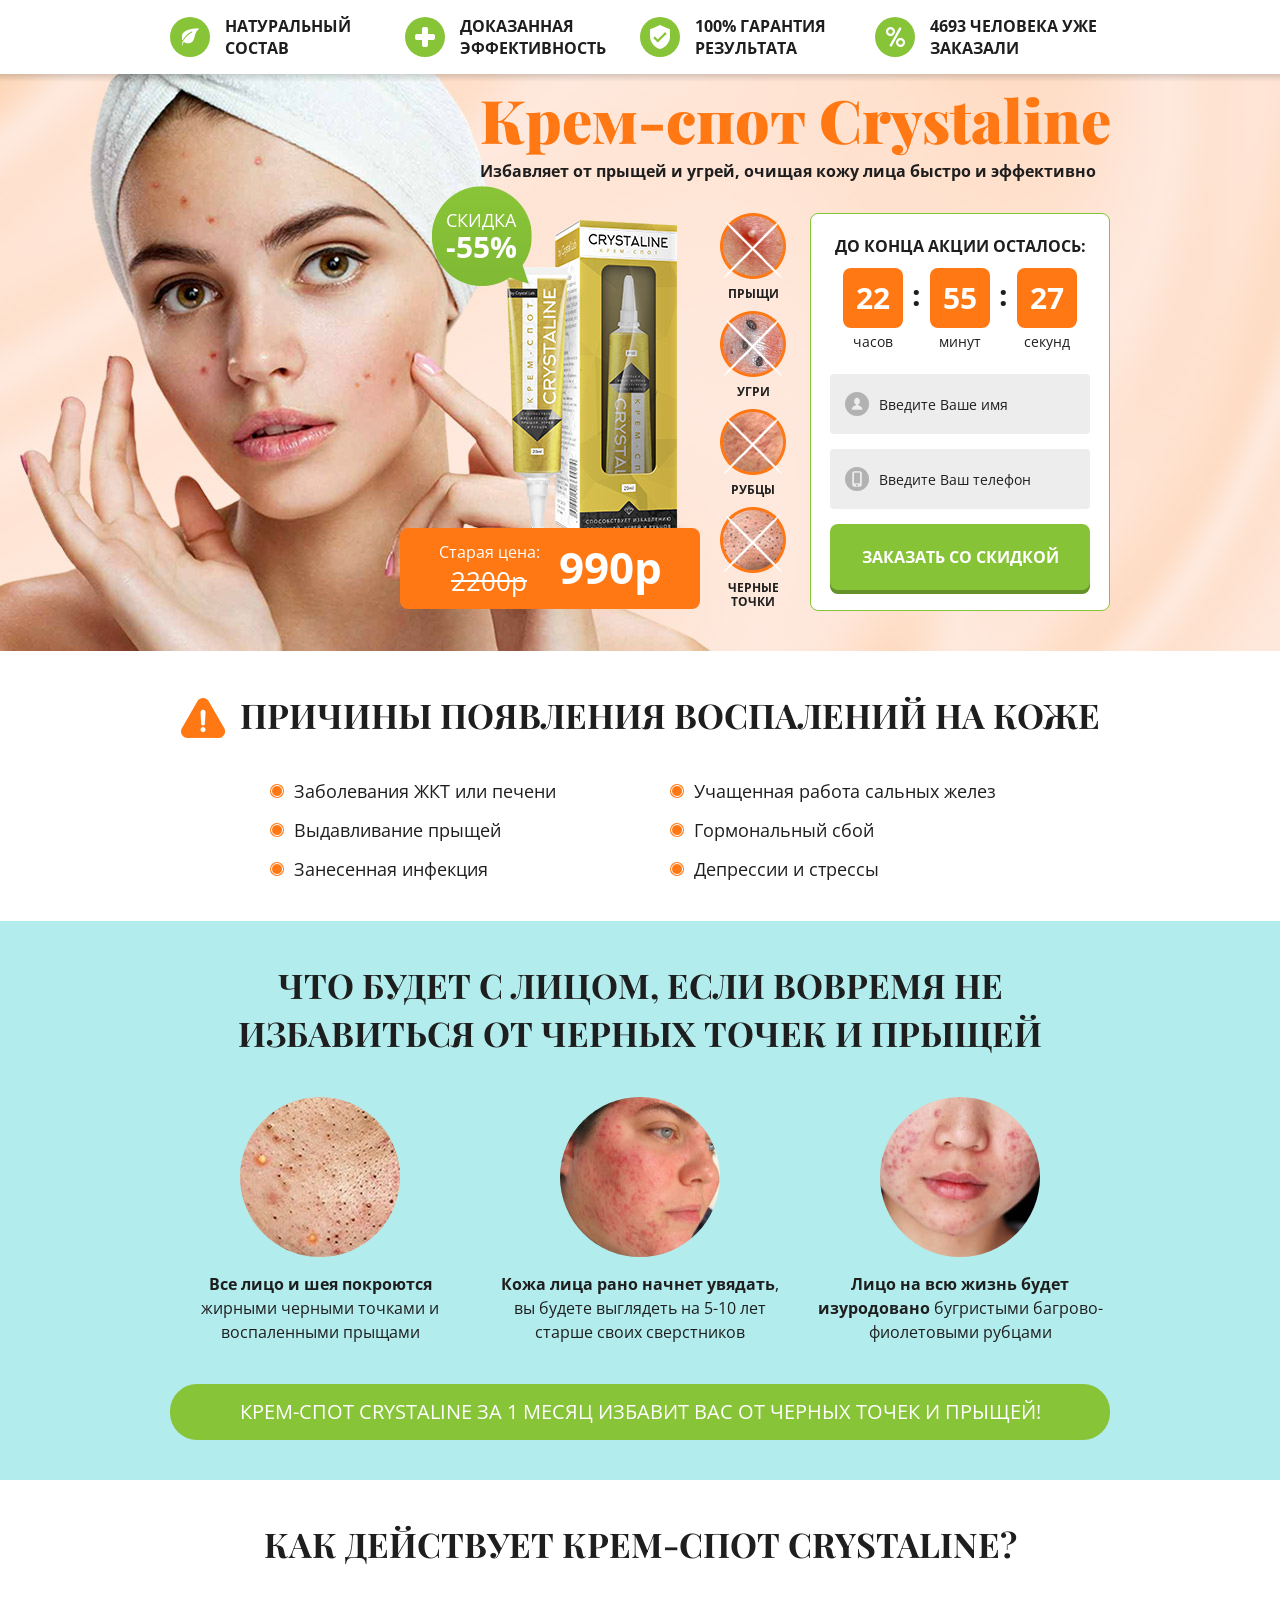
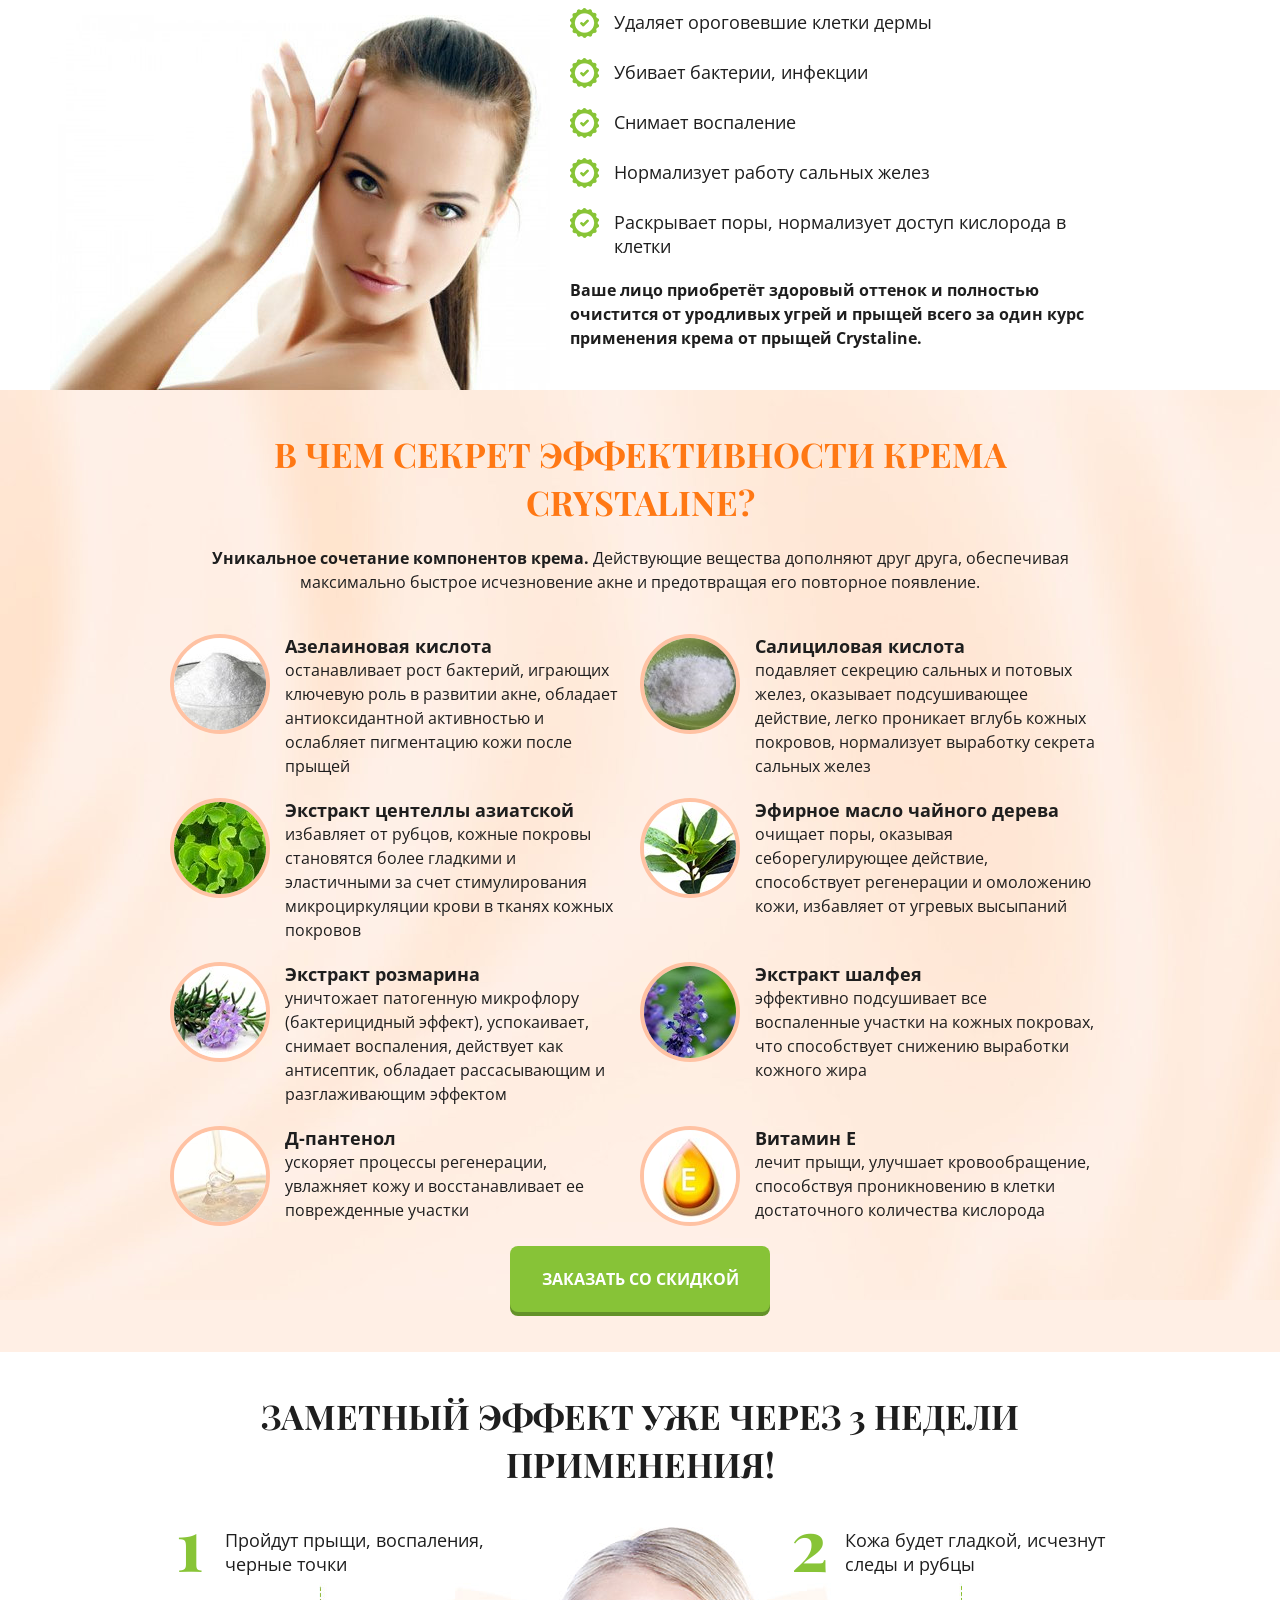
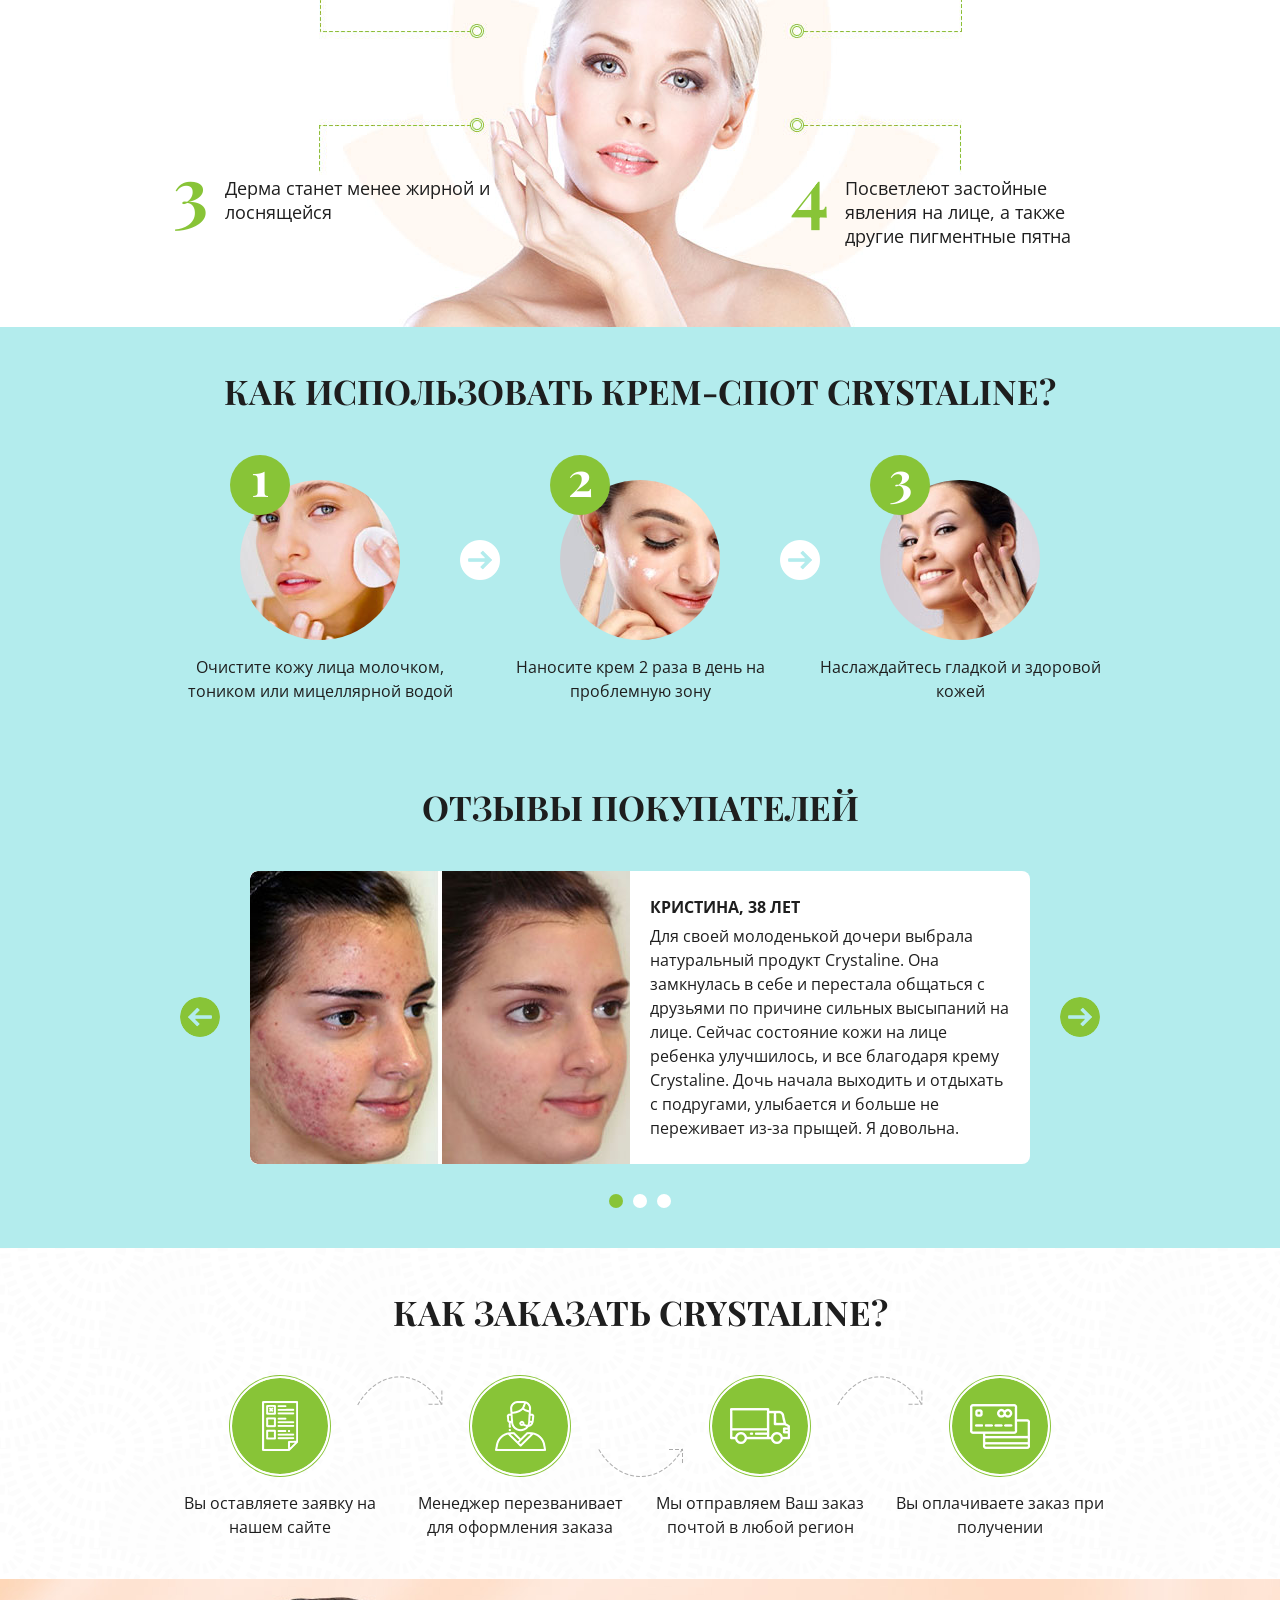
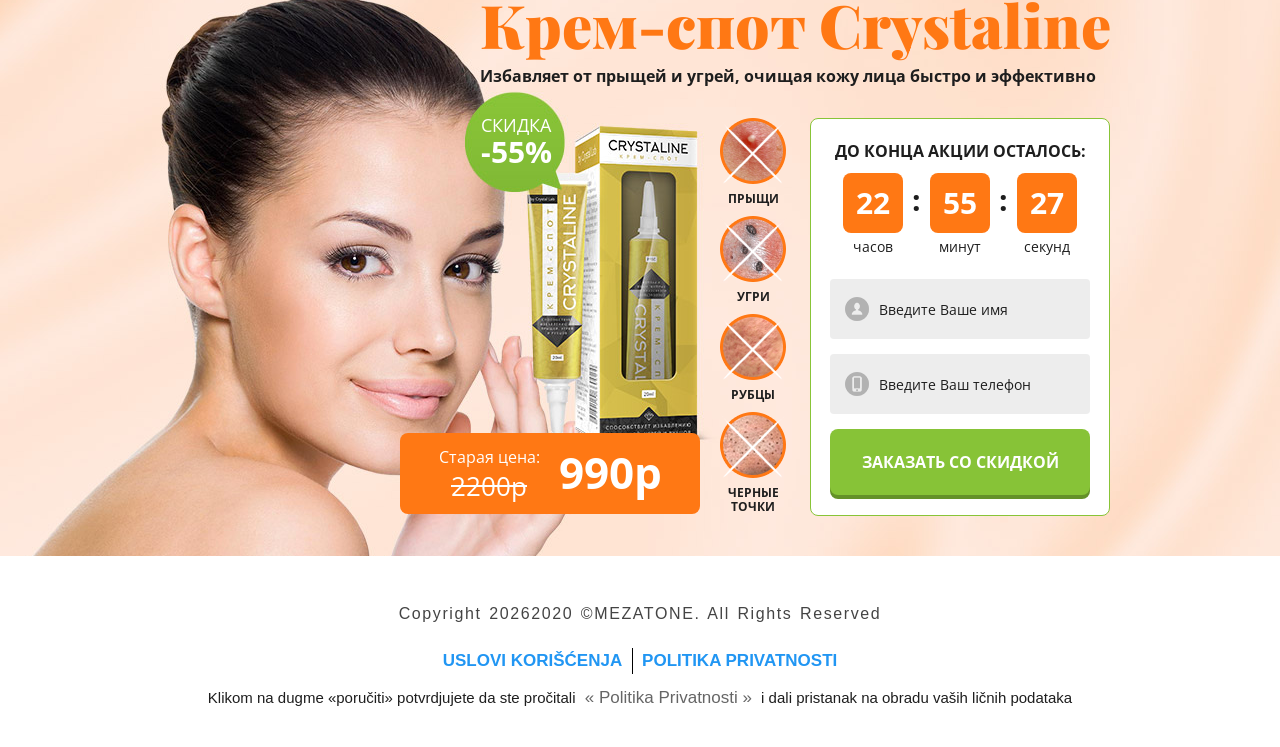
==== index.html @ aca96862 "complete update" ====
<!doctype html>
<html lang="rs">
<head>
	<!-- Title -->
	<title>Крем-спот Crystaline</title>
	<!-- Meta -->
	<meta charset="utf-8">
	<meta name="viewport" content="width=device-width">
	<meta name="description" content="Crystaline избавляет от прыщей и угрей, очищая кожу лица быстро и эффективно">
	<meta name="keywords" content="Crystaline, Crystaline купить, Crystaline заказать, Crystaline стоимость, Crystaline цена, Crystaline отзывы">	
	<!-- Fonts -->
	<link href="https://fonts.googleapis.com/css?family=Open+Sans:400,700|Playfair+Display:700,900&amp;subset=cyrillic" rel="stylesheet">
	<!-- Favicon -->
	<link rel="icon" type="image/png" href="./images/favicon.png">
	<!-- Style -->
	<link rel="stylesheet" href="./css/owl.carousel.min.css">
	<link rel="stylesheet" href="./css/styles.css">
	<link rel="stylesheet" href="./css/main.css">
	<link rel="stylesheet" href="./css/footer.css">

	<!-- Script -->
	<script src="./js/jquery.min.js"></script>
    <script src="./js/popup.js"></script>
    <script>
        $(function() {
            KMA.initCallback(3000);
            KMA.initComebacker(0);
        });
    </script>	
</head>
<body>

	<header class="offer_section">
		<div class="benefits_block">
			<div class="wrapper clearfix">
				<ul>
					<li>Натуральный состав</li>
					<li>Доказанная эффективность</li>
					<li>100% гарантия результата</li>
					<li>4693 человека уже заказали</li>
				</ul>
			</div>
		</div>
		<div class="offer_content offer_top">
			<div class="wrapper clearfix">
				<div class="title_block">
					<h1 class="main_title">Крем-спот Crystaline</h1>
					<p>Избавляет от прыщей и угрей, очищая кожу лица быстро и эффективно</p>
				</div>
				<div class="discount">Скидка <span>-55%</span></div>
				<div class="price_block">
					<div class="price_item old">
						<div class="text">Старая цена:</div>
						<div class="value">2200р</div>
					</div>
					<div class="price_item new">990р</div>
				</div>
				<div class="problems_list">
					<div class="problem_item">
						<img src="images/offer__problem1_image.png" alt="Crystaline" title="Crystaline">
						<p>Прыщи</p>
					</div>
					<div class="problem_item">
						<img src="images/offer__problem2_image.png" alt="Crystaline" title="Crystaline">
						<p>Угри</p>
					</div>
					<div class="problem_item">
						<img src="images/offer__problem3_image.png" alt="Crystaline" title="Crystaline">
						<p>Рубцы</p>
					</div>
					<div class="problem_item">
						<img src="images/offer__problem4_image.png" alt="Crystaline" title="Crystaline">
						<p>Черные точки</p>
					</div>
				</div>
				<form class="main-order-form order_form" action="" method="post" onsubmit="return false;">
					<div class="timer_block">
						<p>До конца акции осталось:</p>
						<div class="timer clearfix">
							<div class="timer_item">
								<div class="count hours">00</div>
								<div class="text">часов</div>
							</div>
							<div class="timer_item">
								<div class="count minutes">00</div>
								<div class="text">минут</div>
							</div>
							<div class="timer_item">
								<div class="count seconds">00</div>
								<div class="text">секунд</div>
							</div>
						</div>
					</div>
					<input class="input" type="text" name="name" placeholder="Введите Ваше имя" required>
					<input class="input" type="tel" name="phone" placeholder="Введите Ваш телефон" required>
					<button class="button">Заказать со скидкой</button>
					<input type="hidden" name="l" value="679f808a803dbfc41a43a14f6f8a90478e31e87e" />
					<input type="hidden" name="c7b116f9054c9256818fe9b2538eb48cad87b7d5" value="MzBiMmM0YzgzMDFjMzYzNTMxNDgwZTc2MGU5YTE3NTgyNjA=" />
				</form>
			</div>
		</div>
	</header>
	<!-- /offer -->
	<!-- causes -->
	<section class="causes_section">
		<div class="wrapper">
			<h2>Причины появления воспалений на коже</h2>
			<ul>
				<li>Заболевания ЖКТ или печени</li>
				<li>Учащенная работа сальных желез</li>
				<li>Выдавливание прыщей</li>
				<li>Гормональный сбой</li>
				<li>Занесенная инфекция</li>
				<li>Депрессии и стрессы</li>
			</ul>
		</div>
	</section>
	<!-- /causes -->
	<!-- problems -->
	<section class="problems_section">
		<div class="wrapper">
			<h2>Что будет с лицом, если вовремя не избавиться от черных точек и прыщей</h2>
			<div class="problems_list">
				<div class="problem_item">
					<img src="images/problems__problem1_image.jpg" alt="Crystaline" title="Crystaline">
					<p><b>Все лицо и шея покроются</b> жирными черными точками и воспаленными прыщами</p>
				</div>
				<div class="problem_item">
					<img src="images/problems__problem2_image.jpg" alt="Crystaline" title="Crystaline">
					<p><b>Кожа лица рано начнет увядать</b>, вы будете выглядеть на 5-10 лет старше своих сверстников</p>
				</div>
				<div class="problem_item">
					<img src="images/problems__problem3_image.jpg" alt="Crystaline" title="Crystaline">
					<p><b>Лицо на всю жизнь будет изуродовано</b> бугристыми багрово-фиолетовыми рубцами</p>
				</div>
			</div>
			<p class="info">Крем-спот Crystaline за 1 месяц избавит вас от черных точек и прыщей!</p>
		</div>
	</section>
	<!-- /problems -->
	<!-- effects -->
	<section class="effects_section">
		<div class="wrapper">
			<h2>Как действует крем-спот Crystaline?</h2>
			<img src="images/effects__image.jpg" alt="Crystaline" title="Crystaline">
			<div class="info">
				<ul>
					<li>Удаляет ороговевшие клетки дермы</li>
					<li>Убивает бактерии, инфекции</li>
					<li>Снимает воспаление</li>
					<li>Нормализует работу сальных желез</li>
					<li>Раскрывает поры, нормализует доступ кислорода в клетки</li>
				</ul>
				<p><b>Ваше лицо приобретёт здоровый оттенок и полностью очистится от уродливых угрей и прыщей всего за один курс применения крема от прыщей Crystaline.</b></p>
			</div>
		</div>
	</section>
	<!-- /effects -->
	<!-- components -->
	<section class="components_section">
		<div class="wrapper">
			<h2>В чем секрет эффективности крема Crystaline?</h2>
			<p class="description"><b>Уникальное сочетание компонентов крема.</b> Действующие вещества дополняют друг друга, обеспечивая максимально быстрое исчезновение акне и предотвращая его повторное появление.</p>
			<ul class="sostav">
                <li>
                    <img src="images/s1.jpg" alt="крем-спот Crystaline">
                    <h3>Азелаиновая кислота</h3>
                    <p>останавливает рост бактерий, играющих ключевую роль в развитии акне, обладает антиоксидантной активностью и ослабляет пигментацию кожи после прыщей</p>
                </li>
                <li>
                   <img src="images/s3.jpg" alt="крем-спот Crystaline">
                    <h3>Салициловая кислота</h3>
                    <p>подавляет секрецию сальных и потовых желез, оказывает подсушивающее действие, легко проникает вглубь кожных покровов, нормализует выработку секрета сальных желез</p>
                </li>
                <li>
                   <img src="images/s5.jpg" alt="крем-спот Crystaline">
                    <h3>Экстракт центеллы азиатской</h3>
                    <p>избавляет от рубцов, кожные покровы становятся более гладкими и эластичными за счет стимулирования микроциркуляции крови в тканях кожных покровов</p>
                </li>
                <li>
                   <img src="images/s7.jpg" alt="крем-спот Crystaline">
                    <h3>Эфирное масло чайного дерева</h3>
                    <p>очищает поры, оказывая себорегулирующее действие, способствует регенерации и омоложению кожи, избавляет от угревых высыпаний</p>
                </li>
                <li>
                   <img src="images/s4.jpg" alt="крем-спот Crystaline">
                    <h3>Экстракт розмарина</h3>
                    <p>уничтожает патогенную микрофлору (бактерицидный эффект), успокаивает, снимает воспаления, действует как антисептик, обладает рассасывающим и разглаживающим эффектом</p>
                </li>
                <li>
                   <img src="images/s2.jpg" alt="крем-спот Crystaline">
                    <h3>Экстракт шалфея</h3>
                    <p>эффективно подсушивает все воспаленные участки на кожных покровах, что способствует снижению выработки кожного жира</p>
                </li>
                <li>
                   <img src="images/s6.jpg" alt="крем-спот Crystaline">
                    <h3>Д-пантенол</h3>
                    <p>ускоряет процессы регенерации, увлажняет кожу и восстанавливает ее поврежденные участки</p>
                </li>
                <li>
                   <img src="images/s8.jpg" alt="крем-спот Crystaline">
                    <h3>Витамин Е</h3>
                    <p>лечит прыщи, улучшает кровообращение, способствуя проникновению в клетки достаточного количества кислорода</p>
                </li>
            </ul>
			<a href="#order_form" class="button scrollToForm">Заказать со скидкой</a>
		</div>
	</section>
	<!-- /components -->
	<!-- results -->
	<section class="results_section">
		<div class="wrapper">
			<h2>Заметный эффект уже через 3 недели применения!</h2>
			<div class="results_list">
				<div class="result_item clearfix">
					<div class="number">1</div>
					<p>Пройдут прыщи, воспаления, черные точки</p>
				</div>
				<div class="result_item clearfix">
					<div class="number">2</div>
					<p>Кожа будет гладкой, исчезнут следы и рубцы</p>
				</div>
				<div class="result_item clearfix">
					<div class="number">3</div>
					<p>Дерма станет менее жирной и лоснящейся</p>
				</div>
				<div class="result_item clearfix">
					<div class="number">4</div>
					<p>Посветлеют застойные явления на лице, а также другие пигментные пятна</p>
				</div>
			</div>
		</div>
	</section>
	<!-- /results -->
	<!-- use steps -->
	<section class="use_steps_section">
		<div class="wrapper">
			<h2>Как использовать крем-спот Crystaline?</h2>
			<div class="steps_list">
				<div class="step_item">
					<div class="number">1</div>
					<img src="images/use_steps__step1_image.jpg" alt="Crystaline" title="Crystaline">
					<p>Очистите кожу лица молочком, тоником или мицеллярной водой</p>
				</div>
				<div class="step_item">
					<div class="number">2</div>
					<img src="images/use_steps__step2_image.jpg" alt="Crystaline" title="Crystaline">
					<p>Наносите крем 2 раза в день на проблемную зону</p>
				</div>
				<div class="step_item">
					<div class="number">3</div>
					<img src="images/use_steps__step3_image.jpg" alt="Crystaline" title="Crystaline">
					<p>Наслаждайтесь гладкой и здоровой кожей</p>
				</div>
			</div>
		</div>
	</section>
	<!-- /use steps -->

	<!-- reviews -->
	<section class="reviews_section">
		<div class="wrapper">
			<h2>Отзывы покупателей</h2>
			<div class="reviews_list owl-carousel">
				<div class="review_item clearfix">
					<img src="images/reviews__review1_photo.jpg" alt="Crystaline" title="Crystaline">
					<div class="text_block">
						<div class="author_info">Кристина, 38 лет</div>
						<p>Для своей молоденькой дочери выбрала натуральный продукт Crystaline. Она замкнулась в себе и перестала общаться с друзьями по причине сильных высыпаний на лице. Сейчас состояние кожи на лице ребенка улучшилось,  и все благодаря крему Crystaline. Дочь начала выходить и отдыхать с подругами, улыбается и больше не переживает из-за прыщей. Я довольна.</p>
					</div>
				</div>
				<div class="review_item clearfix">
					<img src="images/reviews__review2_photo.jpg" alt="Crystaline" title="Crystaline">
					<div class="text_block">
						<div class="author_info">Света, 26 лет</div>
						<p>Хорошая находка для девочек всех возрастов! Даже если вы не пользуетесь косметикой, прыщи бывает одолевают, пилинг не справляется. Брала себе подсушить прыщики, отлично справился. Я довольна, порадовало, что не появилось аллергии. Состояние кожи значительно улучшилось.</p>
					</div>
				</div>
				<div class="review_item clearfix">
					<img src="images/reviews__review3_photo.jpg" alt="Crystaline" title="Crystaline">
					<div class="text_block">
						<div class="author_info">Екатерина, 24 года</div>
						<p>У меня с детства проблемная кожа, очень быстро жирнится и вылезают угри и прыщи (даже рубцы появились). Эту маску мне посоветовала моя подруга. Попробовала, кожа и правда изменилась, стала суше и чище, прыщи стали исчезать. После месячного интенсивного использования моё лицо изменилось до неузнаваемости, я очень довольна!</p>
					</div>
				</div>
			</div>
		</div>
	</section>
	<!-- /reviews -->
	<!-- order steps -->
	<section class="order_steps_section">
		<div class="wrapper">
			<h2>Как заказать Crystaline?</h2>
			<div class="steps_list">
				<div class="step_item">
					<div class="icon"></div>
					<p>Вы оставляете заявку на нашем сайте</p>
				</div>
				<div class="step_item">
					<div class="icon"></div>
					<p>Менеджер перезванивает для оформления заказа</p>
				</div>
				<div class="step_item">
					<div class="icon"></div>
					<p>Мы отправляем Ваш заказ почтой в любой регион</p>
				</div>
				<div class="step_item">
					<div class="icon"></div>
					<p>Вы оплачиваете заказ при получении</p>
				</div>
			</div>
		</div>
	</section>
	<!-- /order steps -->
	<!-- offer -->
	<section class="offer_content offer_bottom">
		<div class="wrapper clearfix">
			<div class="title_block">
				<h4 class="main_title">Крем-спот Crystaline</h4>
				<p>Избавляет от прыщей и угрей, очищая кожу лица быстро и эффективно</p>
			</div>
			<div class="discount">Скидка <span>-55%</span></div>
			<div class="price_block">
				<div class="price_item old">
					<div class="text">Старая цена:</div>
					<div class="value">2200р</div>
				</div>
				<div class="price_item new">990р</div>
			</div>
			<div class="problems_list">
				<div class="problem_item">
					<img src="images/offer__problem1_image.png" alt="Crystaline" title="Crystaline">
					<p>Прыщи</p>
				</div>
				<div class="problem_item">
					<img src="images/offer__problem2_image.png" alt="Crystaline" title="Crystaline">
					<p>Угри</p>
				</div>
				<div class="problem_item">
					<img src="images/offer__problem3_image.png" alt="Crystaline" title="Crystaline">
					<p>Рубцы</p>
				</div>
				<div class="problem_item">
					<img src="images/offer__problem4_image.png" alt="Crystaline" title="Crystaline">
					<p>Черные точки</p>
				</div>
			</div>
			<form id="order_form" class="main-order-form order_form" action="" method="post" onsubmit="return false;">
				<div class="timer_block">
					<p>До конца акции осталось:</p>
					<div class="timer clearfix">
						<div class="timer_item">
							<div class="count hours">00</div>
							<div class="text">часов</div>
						</div>
						<div class="timer_item">
							<div class="count minutes">00</div>
							<div class="text">минут</div>
						</div>
						<div class="timer_item">
							<div class="count seconds">00</div>
							<div class="text">секунд</div>
						</div>
					</div>
				</div>
				<input class="input" type="text" name="name" placeholder="Введите Ваше имя" required>
				<input class="input" type="tel" name="phone" placeholder="Введите Ваш телефон" required>
				<button class="button">Заказать со скидкой</button>
				<input type="hidden" name="l" value="679f808a803dbfc41a43a14f6f8a90478e31e87e" />
				<input type="hidden" name="c7b116f9054c9256818fe9b2538eb48cad87b7d5" value="MzBiMmM0YzgzMDFjMzYzNTMxNDgwZTc2MGU5YTE3NTgyNjA=" />
			</form>
		</div>
	</section>
	<!-- /offer -->

	<!-- Footer -->
	<footer class="__footer ptb-30">
        <div class="contain">
            <p class="copyright t-c"><strong>Copyright <script>document.write(new Date().getFullYear())</script>2020
                     ©MEZATONE. All Rights Reserved</strong></p>
            <p class="t-uc t-c">
                <a href="doc/terms.html" target="_blank">
                    <strong class="royal__bold">Uslovi Korišćenja</strong>
                </a>
                <span class="sep"> | </span>
                <a href="doc/privacy.html" target="_blank">
                    <strong class="royal__bold">Politika Privatnosti</strong>
                </a>
            </p>
            <p class="t-c fz-small">Klikom na dugme «poručiti» potvrdjujete da ste pročitali <a href="doc/privacy.html" target="_blank">« Politika Privatnosti »</a> i dali pristanak na obradu vaših ličnih podataka</p>
        </div>
    </footer>
	<!-- /footer -->



    <div id="kmacb" class="kmacb__manager kmacb__manager-woman1-th" style="display: none;">
        <a href="#" modal="kmacb-form">
            <div class="kmacb__manager-circle"></div>
            <div class="kmacb__manager-fill"></div>
            <div class="kmacb__manager-border"></div>
            <div class="kmacb__manager-img"></div>
        </a>
    </div>

    <div id="kmacb-form" class="modal kmacb-form kmacb-form2" style="display: none;">
        <div class="modal-block modal-top modal-left">
            <div class="title">
                <a class="icon-close"></a>DALI VAM ODGOVARA PONUDA?
                <div class="kmacb-form-rectangle"></div>
            </div>
            <div class="content">
                <div class="padding">
                    <p>Reći ćemo vam sve o ovom proizvodu, ponuditi vam najpovoljnije uslove i pružiti vam relevantne promotivne ponude!</p>
                    <form method="POST" action="">
                        <input type="text" name="name" value="" placeholder="Ime i Prezime" oldvalue="">
                        <input type="text" name="phone" value="" placeholder="Vaš broj telefona" oldvalue="">
                        <input type="submit" value="POZOVITE ME">
                        <input type="hidden" name="s1" class="price_field_s1" value="99">
                        <input type="hidden" name="s2" class="price_field_s2" value="0">
                        <input type="hidden" name="s3" class="price_field_s3" value="99">
                        <input type="hidden" name="language" value="uz">
                        <input type="hidden" name="offer_id" value="5515">
                        <input type="hidden" name="landing" value="12833">
                        <input type="hidden" name="campaign" value="3407">
                        <input type="hidden" name="order_source" value="1">
                        <input type="hidden" name="request_id" value="320efb3003127d1d98e3f2cfc183dc70">
                        <input type="hidden" name="return_url" value="#link-to"> <input type="hidden" name="timezone" value="-120"><input type="hidden" name="jswork" value="1"><input type="hidden" name="frompopup" value="0">
                    </form>
                    <p class="kmacb-form-clock">Nas operater će vas nazvati za 15-30 minuta</p>
                </div>
            </div>
        </div>
    </div>	
	





	<!-- scripts -->
	<script src="js/owl.carousel.min.js"></script>
	<script src="js/scripts.js"></script>
</body>
</html>
---- css/styles.css ----
/* reset */

html, body, div, span, applet, object, iframe, 
h1, h2, h3, h4, h5, h6, p, blockquote, pre, 
a, abbr, acronym, address, big, cite, code, 
del, dfn, em, img, ins, kbd, q, s, samp, 
small, strike, strong, sub, sup, tt, var, 
b, u, i, center, 
dl, dt, dd, ol, ul, li, 
fieldset, form, label, legend, 
table, caption, tbody, tfoot, thead, tr, th, td, 
article, aside, canvas, details, embed, 
figure, figcaption, footer, header, hgroup, 
menu, nav, output, ruby, section, summary, 
time, mark, audio, video {
	margin: 0;
	padding: 0;
	border: 0;
	font-size: 100%;
	font: inherit;
	vertical-align: baseline;
}

article, aside, details, figcaption, figure, 
footer, header, hgroup, menu, nav, section {
	display: block;
}

ol, ul {
	list-style: none;
}

blockquote, q {
	quotes: none;
}

blockquote:before, blockquote:after, 
q:before, q:after {
	content: "";
	content: none;
}

table {
	border-collapse: collapse;
	border-spacing: 0;
}

a, input, button {
	outline: none;
}

a {
	background-color: transparent;
	text-decoration: underline;
	-webkit-text-decoration-skip: objects;
}

input, button {
	margin: 0;
	padding: 0;
	border: 0;
	background: none;
	-webkit-appearance: none;
	-moz-appearance: none;
	appearance: none;
}

/* styles */

* {
	-webkit-box-sizing: border-box;
	-moz-box-sizing: border-box;
	box-sizing: border-box;
}

html {
	-webkit-text-size-adjust: 100%;
	-moz-text-size-adjust: 100%;
	-ms-text-size-adjust: 100%;
	-webkit-font-smoothing: antialiased;
	-moz-osx-font-smoothing: grayscale;
}

body {
	min-width: 320px;
	background: #fff;
	font-family: 'Open Sans', sans-serif;
	font-weight: 400;
	font-size: 16px;
	line-height: 24px;
	color: #1e1e1e;
	cursor: default;
}

header, section, footer {
	margin: 0 auto;
	max-width: 1920px;
}

.wrapper {
	margin: 0 auto;
	padding: 0 10px;
	width: 960px;
	position: relative;
}

.clearfix:after {
	content: "";
	display: block;
	clear: both;
}

img {
	max-width: 100%;
	height: auto;
}

b {
	font-weight: 700;
}

/* button */

.button {
	display: block;
	margin: 0 auto;
	width: 260px;
	height: 66px;
	-webkit-border-radius: 8px;
	-moz-border-radius: 8px;
	border-radius: 8px;
	background: #87c337;
	font-family: 'Open Sans', sans-serif;
	font-weight: 700;
	font-size: 16px;
	line-height: 66px;
	color: #fff;
	text-transform: uppercase;
	text-decoration: none;
	text-align: center;
	cursor: pointer;
    -webkit-box-shadow: 0 4px 0 0 #649129;
    box-shadow: 0 4px 0 0 #649129;
}

.button:hover {
	background: #8ac936;
}

.button:active {
	-webkit-transform: scale(0.995);
	-moz-transform: scale(0.995);
	-ms-transform: scale(0.995);
	-o-transform: scale(0.995);
	transform: scale(0.995);
}

/* titles */

h2 {
	font-family: 'Playfair Display', serif;
	font-weight: 700;
	font-size: 34px;
	line-height: 48px;
	text-transform: uppercase;
	text-align: center;
}

/* offer */

.offer_section .benefits_block {
	padding: 15px 0;
	background: #fff;
	position: relative;
}

.offer_section .benefits_block:before {
	display: block;
	content: '';
	width: 100%;
	height: 8px;
	background: -webkit-gradient(linear, left bottom, left top, from(rgba(255,255,255,0)), to(rgba(0,0,0,0.15)));
	background: -webkit-linear-gradient(bottom, rgba(255,255,255,0) 0%, rgba(0,0,0,0.15) 100%);
	background: -moz-linear-gradient(bottom, rgba(255,255,255,0) 0%, rgba(0,0,0,0.15) 100%);
	background: -o-linear-gradient(bottom, rgba(255,255,255,0) 0%, rgba(0,0,0,0.15) 100%);
	background: linear-gradient(to top, rgba(255,255,255,0) 0%, rgba(0,0,0,0.15) 100%);
	position: absolute;
	left: 0;
	bottom: -8px;
}

.offer_section .benefits_block li {
	float: left;
	padding: 0 0 0 55px;
	width: 25%;
	font-weight: 700;
	line-height: 22px;
	text-transform: uppercase;
	position: relative;
}

.offer_section .benefits_block li:before {
	display: block;
	content: '';
	width: 40px;
	height: 40px;
	-webkit-border-radius: 50%;
	-moz-border-radius: 50%;
	border-radius: 50%;
	background-color: #88c437;
	background-position: center;
	background-repeat: no-repeat;
	position: absolute;
	top: 2px;
	left: 0;
}

.offer_section .benefits_block li:first-child:before {
	background-image: url(../images/offer__benefit1_icon.png);
}

.offer_section .benefits_block li:nth-child(2):before {
	background-image: url(../images/offer__benefit2_icon.png);
}

.offer_section .benefits_block li:nth-child(3):before {
	background-image: url(../images/offer__benefit3_icon.png);
}

.offer_section .benefits_block li:last-child:before {
	background-image: url(../images/offer__benefit4_icon.png);
}

.offer_content.offer_top {
	padding: 10px 0 40px;
	background: #ffefe5 url(../images/desctop__offer_top_bg.jpg) center -66px no-repeat;
}

.offer_content.offer_bottom {
	padding: 10px 0 40px;
	background: #ffefe5 url(../images/desctop__offer_bottom_bg.jpg) center top no-repeat;
}

.offer_content .title_block {
	margin: 0 0 30px 310px;
}

.offer_content .title_block .main_title {
	margin: 0 0 5px;
	font-family: 'Playfair Display', serif;
	font-weight: 900;
	font-size: 60px;
	line-height: 70px;
	color: #ff7814;
	white-space: nowrap;
}

.offer_content .title_block p {
	font-weight: 700;
}

.offer_content .discount {
	width: 100px;
	color: #fff;
	font-size: 18px;
	line-height: 24px;
	text-align: center;
	text-transform: uppercase;
	position: absolute;
	top: 124px;
}

.offer_content.offer_top .discount {
	left: 271px;
}

.offer_content.offer_bottom .discount {
	left: 306px;
}

.offer_content .discount span {
	font-weight: 700;
	font-size: 30px;
	line-height: 30px;
}

.offer_content .price_block {
	float: left;
	margin: 315px 18px 0 230px;
	padding: 12px 0 15px;
	width: 300px;
	-webkit-border-radius: 8px;
	-moz-border-radius: 8px;
	border-radius: 8px;
	background: #ff7814;
	text-align: center;
	color: #fff;
}

.offer_content .price_block .price_item {
	display: inline-block;
	vertical-align: middle;
}

.offer_content .price_block .price_item.old {
	margin: 0 15px 0 0;
}

.offer_content .price_block .price_item.old .value {
	margin: 4px 0 0;
	font-size: 26px;
	line-height: 26px;
	text-decoration: line-through;
}

.offer_content .price_block .price_item.new {
	font-weight: 700;
	font-size: 44px;
	line-height: 44px;
}

.offer_content .problems_list {
	float: left;
	width: 70px;
}

.offer_content .problem_item {
	margin: 0 0 10px;
	font-weight: 700;
	font-size: 12px;
	line-height: 14px;
	text-transform: uppercase;
	text-align: center;
}

.offer_content .problem_item:last-child {
	margin: 0;
}

.offer_content .problem_item img {
	display: block;
	margin: 0 auto 8px;
}

.offer_content .order_form {
	float: right;
	padding: 20px 0;
	width: 300px;
	border: 1px solid #88c437;
	-webkit-border-radius: 8px;
	-moz-border-radius: 8px;
	border-radius: 8px;
	background: #fff;
}

.offer_content .timer_block {
	margin: 0 auto 20px;
	text-align: center;
}

.offer_content .timer_block p {
	margin: 0 0 10px;
	font-weight: 700;
	text-transform: uppercase;
}

.offer_content .timer_block .timer {
	margin: 0 auto;
	width: 234px;
}

.offer_content .timer_block .timer_item {
	float: left;
	margin: 0 27px 0 0;
	width: 60px;
	position: relative;
}

.offer_content .timer_block .timer_item:last-child {
	margin: 0;
}

.offer_content .timer_block .timer_item:before {
	display: block;
	content: ':';
	width: 27px;
	font-weight: 700;
	font-size: 30px;
	line-height: 54px;
	position: absolute;
	top: 0;
	right: -27px;
}

.offer_content .timer_block .timer_item:last-child:before {
	display: none;
}

.offer_content .timer_block .count {
	margin: 0 0 2px;
	height: 60px;
	-webkit-border-radius: 8px;
	-moz-border-radius: 8px;
	border-radius: 8px;
	background: #ff7814;
	font-weight: 700;
	font-size: 30px;
	line-height: 60px;
	color: #fff;
}

.offer_content .timer_block .text {
	font-size: 14px;
}

.offer_content .input {
	display: block;
	margin: 0 auto 15px;
	padding: 0 15px 0 49px;
	width: 260px;
	height: 60px;
	-webkit-border-radius: 4px;
	-moz-border-radius: 4px;
	border-radius: 4px;
	background-color: #ededed;
	background-position: 15px center;
	background-repeat: no-repeat;
	font-family: 'Open Sans', sans-serif;
	font-weight: 400;
	font-size: 14px;
	color: #1e1e1e;
}

.offer_content .input[name='name'] {
	background-image: url(../images/order_form__name_icon.png);
}

.offer_content .input[name='phone'] {
	background-image: url(../images/order_form__phone_icon.png);
}

.offer_content .input::-webkit-input-placeholder {
	opacity: 1;
	color: #1e1e1e;
}

.offer_content .input:-moz-placeholder {
	opacity: 1;
	color: #1e1e1e;
}

.offer_content .input::-moz-placeholder {
	opacity: 1;
	color: #1e1e1e;
}

.offer_content .input:-ms-input-placeholder {
	opacity: 1;
	color: #1e1e1e;
}

.offer_content .input:focus::-webkit-input-placeholder {
	opacity: 0;
}

.offer_content .input:focus:-moz-placeholder {
	opacity: 0;
}

.offer_content .input:focus::-moz-placeholder {
	opacity: 0;
}

.offer_content .input:focus:-ms-input-placeholder {
	opacity: 0;
}

/* causes */

.causes_section {
	padding: 40px 0 25px;
}

.causes_section h2 {
	margin: 0 0 40px;
}

.causes_section h2:before {
	display: inline-block;
	vertical-align: middle;
	content: '';
	margin: -5px 15px 0 0;
	width: 44px;
	height: 40px;
	background: url(../images/causes__title_icon.png) center no-repeat;
}

.causes_section ul {
	margin: 0 auto;
	width: 740px;
	font-size: 0;
	line-height: 0;
	letter-spacing: -1px;
}

.causes_section ul li {
	display: inline-block;
	vertical-align: top;
	margin: 0 0 15px;
	padding: 0 0 0 24px;
	width: 340px;
	font-size: 18px;
	line-height: 24px;
	letter-spacing: normal;
	position: relative;
}

.causes_section ul li:nth-child(odd) {
	margin: 0 60px 15px 0;
}

.causes_section ul li:before {
	display: block;
	content: '';
	width: 10px;
	height: 10px;
	border: 1px solid #fff;
	-webkit-border-radius: 50%;
	-moz-border-radius: 50%;
	border-radius: 50%;
	background: #ff7814;
	-webkit-box-shadow: 0 0 0 1px #ff7814;
	-moz-box-shadow: 0 0 0 1px #ff7814;
	box-shadow: 0 0 0 1px #ff7814;
	position: absolute;
	top: 6px;
	left: 1px;
}

/* problems */

.problems_section {
	padding: 40px 0;
	background: #b3eced;
}

.problems_section h2 {
	margin: 0 0 40px;
}

.problems_section .problems_list {
	margin: 0 0 40px;
	font-size: 0;
	line-height: 0;
	letter-spacing: -1px;
	text-align: center;
}

.problems_section .problem_item {
	display: inline-block;
	vertical-align: top;
	margin: 0 20px 0 0;
	width: 300px;
	font-size: 16px;
	line-height: 24px;
	letter-spacing: normal;
}

.problems_section .problem_item:last-child {
	margin: 0;
}

.problems_section .problem_item img {
	display: block;
	margin: 0 auto 15px;
	-webkit-border-radius: 50%;
	-moz-border-radius: 50%;
	border-radius: 50%;
}

.problems_section .info {
	padding: 14px 15px;
	-webkit-border-radius: 27px;
	-moz-border-radius: 27px;
	border-radius: 27px;
	background: #88c437;
	font-size: 20px;
	line-height: 28px;
	color: #fff;
	text-transform: uppercase;
	text-align: center;
}

/* effects */

.effects_section {
	padding: 40px 0;
	overflow: hidden;
}

.effects_section h2 {
	margin: 0 0 40px;
}

.effects_section img {
	display: block;
	position: absolute;
	bottom: -40px;
	left: -110px;
}

.effects_section .info {
	margin: 0 0 0 400px;
}

.effects_section .info ul li {
	margin: 0 0 20px;
	padding: 2px 0 0 44px;
	min-height: 30px;
	background: url(../images/effects__tick_icon.png) left top no-repeat;
	font-size: 18px;
	position: relative;
}

/* components */

.components_section {
	padding: 40px 0;
	background: #ffefe5 url(../images/desctop__components_bg.jpg) center top no-repeat;
}

.components_section h2 {
	margin: 0 0 20px;
    color:#ff7814;
}

.components_section .description {
	margin: 0 0 40px;
	text-align: center;
}

.sostav {
}
.sostav li {
    display: inline-block;
    width: 49%;
    vertical-align: top;
    margin-bottom: 20px;
}
.sostav li:nth-child(odd) {
    padding-right: 5px;
}
.sostav li:nth-child(even) {
    padding-left: 5px;
}
.sostav img {
    display: block;
    float: left;
    margin: 0 15px 0 0;
    border-radius: 100%;
    -webkit-border-radius: 100%;
    border:4px solid #ffc2a3;
}
.sostav h3 {
    overflow: hidden;
    font-weight: 700;
    font-size: 18px;
}
.sostav p {
    overflow: hidden;
}

/* results */

.results_section {
	padding: 40px 0 0;
	height: 575px;
	background: url(../images/desctop__results_bg.jpg) center 175px no-repeat;
	overflow: hidden;
}

.results_section h2 {
	margin: 0 0 40px;
}

.results_section .results_list {
	font-size: 0;
	line-height: 0;
	letter-spacing: -1px;
}

.results_section .result_item {
	display: inline-block;
	vertical-align: top;
	margin: 0 300px 198px 0;
	width: 320px;
	letter-spacing: normal;
}

.results_section .result_item:nth-child(even) {
	margin: 0 0 198px;
}

.results_section .result_item .number {
	float: left;
	margin: -22px 15px 0 0;
	width: 40px;
	font-family: 'Playfair Display', serif;
	font-weight: 700;
	font-size: 72px;
	line-height: 72px;
	color: #88c437;
	text-align: center;
}

.results_section .result_item p {
	float: left;
	width: 265px;
	font-size: 18px;
	line-height: 24px;
}

/* use steps */

.use_steps_section {
	padding: 40px 0;
	background: #b3eced;
}

.use_steps_section h2 {
	margin: 0 0 40px;
}

.use_steps_section .steps_list {
	font-size: 0;
	line-height: 0;
	letter-spacing: -1px;
	text-align: center;
}

.use_steps_section .step_item {
	display: inline-block;
	vertical-align: top;
	margin: 0 20px 0 0;
	width: 300px;
	letter-spacing: normal;
	position: relative;
}

.use_steps_section .step_item:last-child {
	margin: 0;
}

.use_steps_section .step_item:before {
	display: block;
	content: '';
	width: 40px;
	height: 40px;
	background: url(../images/use_steps__arrow.png) center no-repeat;
	position: absolute;
	top: 85px;
	right: -30px;
}

.use_steps_section .step_item:last-child:before {
	display: none;
}

.use_steps_section .step_item .number {
	margin: 0 0 0 60px;
	width: 60px;
	height: 60px;
	-webkit-border-radius: 50%;
	-moz-border-radius: 50%;
	border-radius: 50%;
	background: #88c437;
	font-family: 'Playfair Display', serif;
	font-weight: 700;
	font-size: 48px;
	line-height: 44px;
	color: #fff;
	position: relative;
}

.use_steps_section .step_item img {
	display: block;
	margin: -35px auto 15px;
	-webkit-border-radius: 50%;
	-moz-border-radius: 50%;
	border-radius: 50%;
}

.use_steps_section .step_item p {
	font-size: 16px;
	line-height: 24px;
}

/* opinion */

.opinion_section {
	padding: 30px 0;
	background: #ffefe5 url(../images/desctop__opinion_bg.jpg) center top no-repeat;
}

.opinion_section h2 {
	margin: 0 0 20px;
	text-align: left;
}

.opinion_section .info {
	float: left;
	width: 575px;
}

.opinion_section .info p {
	margin: 0 0 15px;
}

.opinion_section .info ul {
	width: 530px;
}

.opinion_section .info ul li {
	margin: 0 0 15px;
	padding: 0 0 0 44px;
	background: url(../images/opinion__tick_icon.png) left top no-repeat;
	font-weight: 700;
}

.opinion_section .info ul li:last-child {
	margin: 0;
}

.opinion_section .author_info {
	float: left;
	margin: 250px 0 0 60px;
	padding: 15px 20px;
	width: 300px;
	-webkit-border-radius: 40px;
	-moz-border-radius: 40px;
	border-radius: 40px;
	background: #ff7814;
	color: #fff;
	text-align: center;
}

.opinion_section .author_info .name {
	margin: 0 0 5px;
	font-weight: 700;
	font-size: 18px;
	text-transform: uppercase;
}

/* reviews */

.reviews_section {
	padding: 40px 0;
	background: #b3eced;
}

.reviews_section h2 {
	margin: 0 0 40px;
}

.reviews_section .reviews_list {
	margin: 0 auto;
	width: 780px;
}

.reviews_section .review_item {
	-webkit-border-radius: 8px;
	-moz-border-radius: 8px;
	border-radius: 8px;
	background: #fff;
	overflow: hidden;
}

.reviews_section .review_item img {
	display: block;
	float: left;
	width: 380px;
}

.reviews_section .review_item .text_block {
	float: left;
	padding: 24px 20px 0;
	width: 400px;
}

.reviews_section .review_item .author_info {
	margin: 0 0 5px;
	font-weight: 700;
	text-transform: uppercase;
}

.reviews_section .owl-dots {
	margin: 30px 0 0;
	font-size: 0;
	line-height: 0;
	letter-spacing: -1px;
	text-align: center;
}

.reviews_section .owl-dot {
	display: inline-block;
	vertical-align: middle;
	margin: 0 5px;
	width: 14px;
	height: 14px;
	-webkit-border-radius: 50%;
	-moz-border-radius: 50%;
	border-radius: 50%;
	background: #fff;
}

.reviews_section .owl-dot.active {
	background: #88c437;
}

.reviews_section .owl-prev, 
.reviews_section .owl-next {
	width: 40px;
	height: 40px;
	-webkit-border-radius: 50%;
	-moz-border-radius: 50%;
	border-radius: 50%;
	background-image: url(../images/reviews__arrows.png);
	background-repeat: no-repeat;
	position: absolute;
	top: 126px;
}

.reviews_section .owl-prev {
	background-position: left center;
	left: -70px;
}

.reviews_section .owl-next {
	background-position: right center;
	right: -70px;
}

/* order steps */

.order_steps_section {
	padding: 40px 0;
    background: url(../images/swirl.png) repeat;
}

.order_steps_section h2 {
	margin: 0 0 40px;
}

.order_steps_section .steps_list {
	font-size: 0;
	line-height: 0;
	letter-spacing: -1px;
	text-align: center;
}

.order_steps_section .step_item {
	display: inline-block;
	vertical-align: top;
	margin: 0 20px 0 0;
	width: 220px;
	font-size: 16px;
	line-height: 24px;
	letter-spacing: normal;
	position: relative;
}

.order_steps_section .step_item:last-child {
	margin: 0;
}

.order_steps_section .step_item:before {
	display: block;
	content: '';
	width: 86px;
	height: 30px;
	background: url(../images/order_steps__arrow1.png) center no-repeat;
	position: absolute;
	top: 0;
	right: -53px;
}

.order_steps_section .step_item:last-child:before {
	display: none;
}

.order_steps_section .step_item:nth-child(2):before {
	background-image: url(../images/order_steps__arrow2.png);
	top: 71px;
}

.order_steps_section .step_item .icon {
	margin: 0 auto 15px;
	width: 100px;
	height: 100px;
	-webkit-border-radius: 50%;
	-moz-border-radius: 50%;
	border-radius: 50%;
	background-color: #88c437;
	background-position: center;
	background-repeat: no-repeat;
    -webkit-box-shadow: 0 0 0 1px #88c437;
    box-shadow: 0 0 0 1px #88c437;
    border:2px solid #fff;
    background-clip: padding-box;
}

.order_steps_section .step_item:first-child .icon {
	background-image: url(../images/order_steps__step1_icon.png);
}

.order_steps_section .step_item:nth-child(2) .icon {
	background-image: url(../images/order_steps__step2_icon.png);
}

.order_steps_section .step_item:nth-child(3) .icon {
	background-image: url(../images/order_steps__step3_icon.png);
}

.order_steps_section .step_item:last-child .icon {
	background-image: url(../images/order_steps__step4_icon.png);
}

/* footer */

.footer_section {
	padding: 25px 0;
	font-size: 14px;
	text-align: center;
}

.footer_section img {
	display: block;
	margin: 0 auto 10px auto;
}

.footer_section a {
	color: #1e1e1e;
}

.footer_section a:hover {
	text-decoration: none;
}

@media screen and (max-width: 959px) {

	/* styles */

	.wrapper {
		width: 640px;
	}

	/* titles */

	h2 {
		font-size: 26px;
		line-height: 36px;
	}

	/* offer */

	.offer_section .benefits_block li {
		width: 33.333333%;
		font-size: 14px;
		line-height: 20px;
	}

	.offer_section .benefits_block li:last-child {
		display: none;
	}

	.offer_section .benefits_block li:before {
		top: 0;
	}

	.offer_content.offer_top {
		background: #ffefe5 url(../images/tablet__offer_bg.jpg) center -95px no-repeat;
	}

	.offer_content.offer_bottom {
		background: #ffefe5 url(../images/tablet__offer_bg.jpg) center -95px no-repeat;
	}

	.offer_content .title_block {
		margin: 0 0 30px;
		text-align: center;
	}

	.offer_content .title_block .main_title {
		font-size: 54px;
		line-height: 64px;
		white-space: normal;
	}

	.offer_content .discount {
		top: 134px;
	}

	.offer_content.offer_top .discount {
		left: 0;
	}

	.offer_content.offer_bottom .discount {
		left: 0;
	}

	.offer_content .price_block {
		margin: 316px 0 0;
	}

	.offer_content .problems_list {
		margin-left: -70px;
	}

	.offer_content .problem_item:last-child {
		display: none;
	}

	/* causes */

	.causes_section h2:before {
		display: block;
		margin: 0 auto 15px;
	}

	.causes_section ul {
		width: 100%;
	}

	.causes_section ul li {
		width: 300px;
		font-size: 16px;
	}

	.causes_section ul li:nth-child(odd) {
		margin: 0 20px 15px 0;
	}

	/* problems */

	.problems_section .problem_item {
		margin: 0 10px 0 0;
		width: 200px;
		font-size: 14px;
		line-height: 22px;
	}

	/* effects */

	.effects_section img {
		display: none;
	}

	.effects_section .info {
		margin: 0;
	}

	/* components */

	.components_section {
		background-image: none;
	}

	.components_section .components_list {
		margin: 0;
	}
    
    .sostav li:nth-child(odd) {
    padding-left: 0;
}
    .sostav li:nth-child(even) {
    padding-left: 0;
}
    .sostav li {
        width: 100%;
    }
	/* results */

	.results_section {
		padding: 40px 0 20px;
		height: auto;
		background-image: none;
	}

	.results_section .result_item {
		margin: 0 20px 20px 0;
		width: 300px;
	}

	.results_section .result_item:nth-child(even) {
		margin: 0 0 20px;
	}

	.results_section .result_item p {
		width: 245px;
		font-size: 16px;
	}

	/* use steps */

	.use_steps_section .step_item {
		margin: 0 10px 0 0;
		width: 200px;
	}

	.use_steps_section .step_item:before {
		display: none;
	}

	.use_steps_section .step_item .number {
		margin: 0 0 0 5px;
	}

	.use_steps_section .step_item p {
		font-size: 14px;
		line-height: 22px;
	}

	/* opinion */

	.opinion_section {
		padding: 40px 0;
		background-image: none;
	}

	.opinion_section h2 {
		margin: 0 0 30px;
		text-align: center;
	}

	.opinion_section .info {
		float: none;
		width: 100%;
	}

	.opinion_section .info ul {
		margin: 30px 0;
		width: 100%;
	}

	.opinion_section .author_info {
		float: none;
		margin: 0 auto;
	}

	/* reviews */

	.reviews_section .reviews_list {
		width: 100%;
	}

	.reviews_section .review_item {
		padding: 25px 0 0;
	}

	.reviews_section .review_item img {
		float: none;
		margin: 0 auto;
	}

	.reviews_section .review_item .text_block {
		float: none;
		padding: 20px;
		width: 100%;
		text-align: center;
	}

	.reviews_section .owl-prev, 
	.reviews_section .owl-next {
		top: 151px;
	}

	.reviews_section .owl-prev {
		left: 40px;
	}

	.reviews_section .owl-next {
		right: 40px;
	}

	/* order steps */

	.order_steps_section {
		padding: 40px 0 0;
	}

	.order_steps_section .step_item {
		margin: 0 40px 40px;
	}

	.order_steps_section .step_item:last-child {
		margin: 0 40px 40px;
	}

	.order_steps_section .step_item:before {
		display: none;
	}

}

@media screen and (max-width: 639px) {
	
	/* styles */

	.wrapper {
		width: 320px;
	}

	/* titles */

	h2 {
		font-size: 20px;
		line-height: 30px;
	}

	/* offer */

	.offer_section .benefits_block {
		display: none;
	}

	.offer_content.offer_top {
		padding: 20px 0 30px;
		background: #ffefe5 url(../images/mobile__offer_bg.jpg) center 0px no-repeat;
	}

	.offer_content.offer_bottom {
		padding: 20px 0 30px;
		background: #ffefe5 url(../images/mobile__offer_bg.jpg) center 0px no-repeat;
	}

	.offer_content .title_block .main_title {
		font-size: 26px;
		line-height: 34px;
	}

	.offer_content .discount {
		top: 122px;
	}

	.offer_content.offer_top .discount {
		left: 8px;
	}

	.offer_content.offer_bottom .discount {
		left: 8px;
	}

	.offer_content .price_block {
		margin: 420px 0 30px;
	}

	.offer_content .problem_item:last-child {
		display: block;
	}

	/* causes */

	.causes_section {
		padding: 30px 0 15px;
	}

	.causes_section h2 {
		margin: 0 0 30px;
	}

	.causes_section ul li:nth-child(odd) {
		margin: 0 0 15px;
	}

	/* problems */

	.problems_section {
		padding: 30px 0;
	}

	.problems_section h2 {
		margin: 0 0 30px;
	}

	.problems_section .problems_list {
		margin: 0 0 30px;
	}

	.problems_section .problem_item {
		margin: 0 0 30px;
		width: 300px;
		font-size: 16px;
		line-height: 24px;
	}

	.problems_section .info {
		-webkit-border-radius: 20px;
		-moz-border-radius: 20px;
		border-radius: 20px;
		font-size: 18px;
		line-height: 26px;
	}

	/* effects */

	.effects_section {
		padding: 30px 0;
	}

	.effects_section h2 {
		margin: 0 0 30px;
	}

	.effects_section .info ul li {
		margin: 0 0 15px;
		font-size: 16px;
	}

	.effects_section .info ul li:last-child {
		margin: 0 0 20px;
	}

	.effects_section p {
		text-align: center;
	}

	/* components */
    .sostav img {
        float: none;
        margin: 0 auto 12px;
}
    .sostav li {
        text-align: center;
    }
	.components_section {
		padding: 30px 0;
	}

	.components_section h2 {
		margin: 0 0 15px;
	}

	.components_section .description {
		margin: 0 0 20px;
	}

	.components_section .component_item {
		margin: 0 0 30px;
	}

	.components_section .component_item .image_block {
		display: block;
		margin: 0 auto 15px;
	}

	.components_section .component_item img {
		position: static;
	}

	.components_section .component_item:nth-child(2) img {
		margin-left: 4px;
	}

	.components_section .component_item:nth-child(3) img {
		margin-left: 2px;
	}

	.components_section .component_item:last-child img {
		margin-left: 16px;
	}

	.components_section .component_item .text_block {
		display: block;
		text-align: center;
	}

	/* results */

	.results_section {
		padding: 30px 0 10px;
	}

	.results_section h2 {
		margin: 0 0 30px;
	}

	.results_section .result_item {
		margin: 0 0 20px;
		width: 300px;
	}

	/* use steps */

	.use_steps_section {
		padding: 30px 0;
	}

	.use_steps_section h2 {
		margin: 0 0 30px;
	}

	.use_steps_section .step_item {
		margin: 0 0 30px;
		width: 300px;
	}

	.use_steps_section .step_item .number {
		margin: 0 0 0 60px;
	}

	.use_steps_section .step_item p {
		font-size: 16px;
		line-height: 24px;
	}

	/* opinion */

	.opinion_section {
		padding: 30px 0;
	}

	.opinion_section h2 {
		margin: 0 0 20px;
	}

	.opinion_section .info p {
		text-align: center;
	}

	/* reviews */

	.reviews_section {
		padding: 30px 0;
	}

	.reviews_section h2 {
		margin: 0 0 30px;
	}

	.reviews_section .review_item {
		padding: 0;
	}

	.reviews_section .review_item img {
		margin-left: -5px;
		width: 310px;
		max-width: 310px;
	}

	.reviews_section .review_item .text_block {
		padding: 20px 15px;
	}

	.reviews_section .owl-prev, 
	.reviews_section .owl-next {
		display: none;
	}

	/* order steps */

	.order_steps_section {
		padding: 30px 0 0;
	}

	.order_steps_section h2 {
		margin: 0 0 30px;
	}

	.order_steps_section .step_item {
		margin: 0 0 30px;
	}

	.order_steps_section .step_item:last-child {
		margin: 0 0 30px;
	}

}
---- css/main.css ----
* {
    outline: 0
}

[class*="price_land_"] {
    font-weight: inherit;
    font-size: inherit;
    font-style: inherit;
    color: inherit
}

.padding {
    padding: 10px
}

.modal-show {
    overflow: hidden !important;
    position: relative;
    right: 8px
}

.margin-t-b {
    margin-top: 10px !important;
    margin-bottom: 10px !important
}

.margin-l {
    margin-left: 0 !important
}

.loader,
.modal {
    background-image: url([data-uri]);
    background-repeat: repeat;
    width: 100%;
    height: 100%;
    position: fixed;
    display: none;
    left: 0;
    top: 0
}

.loader {
    z-index: 200001
}

.modal {
    z-index: 900001;
    overflow: auto;
    font-family: Arial, Helvetica, sans-serif;
    font-size: 14px;
    color: #000;
    text-align: justify;
    margin-left: auto;
    margin-right: auto;
    background-color: transparent
}

.modal .modal-top {
    top: 50%
}

.modal .modal-left {
    left: 50%
}

.modal-block {
    position: relative;
    width: 600px;
    background: #fff;
    box-shadow: 2px 2px 10px rgba(0, 0, 0, .35);
    border: 1px solid #3a87ad
}

.modal-block .icon-close {
    position: absolute;
    right: 0;
    margin: 15px 20px;
    z-index: 1000
}

.modal-block .title {
    background: #4d83c0;
    text-align: center;
    line-height: 50px;
    text-shadow: 1px 1px 0 #3a87ad;
    border-bottom: 1px solid #3a87ad;
    padding: 0 100px;
    font-size: 18px;
    color: #fff;
    width: auto;
    height: auto;
    margin: 0 !important;
    letter-spacing: 0
}

.modal.error .title {
    background: red;
    text-shadow: 1px 1px 0 #e30000;
    border-bottom: 1px solid #e30000
}

.modal.error .modal-block {
    border: 1px solid #e30000
}

.modal.complete .title {
    background: #5bb75b;
    text-shadow: 1px 1px 0 #50a150;
    border-bottom: 1px solid #50a150
}

.modal.complete .modal-block {
    border: 1px solid #50a150
}

.modal-block .icon-close,
.icon-close {
    background: url([data-uri]) no-repeat;
    width: 20px;
    height: 19px;
    background-position: 0 0;
    cursor: pointer
}

.modal-block .icon-close:hover,
.icon-close:hover {
    background-position: 0 -19px
}

.modal p {
    font-weight: normal;
    width: auto
}

.modal .content {
    background: #fff repeat;
    width: auto;
    overflow: hidden;
    margin: 0;
    box-shadow: none
}

@media screen and (max-width:767px) {
    .modal-block {
        width: 380px
    }
    .modal-block .title {
        padding: 0 50px;
        line-height: 39px
    }
}

@media screen and (max-width:405px) {
    .modal-block {
        width: 300px
    }
    .modal-block .title {
        padding: 0
    }
}

#kmacb {
    position: fixed;
    *visibility: hidden;
    display: none;
    background-color: transparent;
    width: 160px;
    height: 160px;
    z-index: 200000 !important;
    -webkit-backface-visibility: hidden;
    -webkit-transform: translateZ(0);
    -webkit-transition: visibility .5s;
    -moz-transition: visibility .5s;
    -o-transition: visibility .5s;
    transition: visibility .5s;
    right: 15px;
    bottom: 15px
}

#kmacb-form-append {
    display: none
}

@media screen and (max-width:991px) {
    #kmacb {
        display: none !important
    }
}

#kmacb a {
    text-decoration: none
}

.kmacb__phone .kmacb-img-circle {
    width: 80px;
    height: 80px;
    background: #5aaade center center no-repeat url([data-uri]);
    position: absolute;
    top: 40px;
    left: 40px;
    border-radius: 100%;
    border: 2px solid transparent;
    opacity: .8;
    -webkit-animation: kmacb__phone-circle-img-anim 1s infinite ease-in-out;
    -moz-animation: kmacb__phone-circle-img-anim 1s infinite ease-in-out;
    -ms-animation: kmacb__phone-circle-img-anim 1s infinite ease-in-out;
    -o-animation: kmacb__phone-circle-img-anim 1s infinite ease-in-out;
    animation: kmacb__phone-circle-img-anim 1s infinite ease-in-out;
    -webkit-transform-origin: 50% 50%;
    -moz-transform-origin: 50% 50%;
    -ms-transform-origin: 50% 50%;
    -o-transform-origin: 50% 50%;
    transform-origin: 50% 50%
}

.kmacb__phone .kmacb-circle-fill {
    opacity: .24;
    -webkit-animation: kmacb__phone-circle-fill-anim 2.3s infinite ease-in-out !important;
    -moz-animation: kmacb__phone-circle-fill-anim 2.3s infinite ease-in-out !important;
    -ms-animation: kmacb__phone-circle-fill-anim 2.3s infinite ease-in-out !important;
    -o-animation: kmacb__phone-circle-fill-anim 2.3s infinite ease-in-out !important;
    animation: kmacb__phone-circle-fill-anim 2.3s infinite ease-in-out !important;
    background: #5aaade repeat;
    width: 110px;
    height: 110px;
    top: 25px;
    left: 25px;
    position: absolute;
    border-radius: 100%;
    border: 2px solid transparent
}

.kmacb__phone .kmacb-circle {
    opacity: .35;
    -webkit-animation: kmacb__phone-circle-anim 2.2s infinite ease-in-out !important;
    -moz-animation: kmacb__phone-circle-anim 2.2s infinite ease-in-out !important;
    -ms-animation: kmacb__phone-circle-anim 2.2s infinite ease-in-out !important;
    -o-animation: kmacb__phone-circle-anim 2.2s infinite ease-in-out !important;
    animation: kmacb__phone-circle-anim 2.2s infinite ease-in-out !important;
    width: 100%;
    height: 100%;
    position: absolute;
    background-color: transparent;
    border-radius: 100%;
    border: 2px solid #5aaade
}

.kmacb__phone:hover .kmacb-img-circle,
.kmacb__phone:hover .kmacb-circle-fill {
    background-color: #72d582
}

.kmacb__phone:hover .kmacb-circle {
    border-color: #72d582
}

.kmacb__phone:hover .kmacb-img-circle {
    -webkit-animation: kmacb__phone-circle-img-anim-hover 1s infinite ease-in-out;
    -moz-animation: kmacb__phone-circle-img-anim-hover 1s infinite ease-in-out;
    -ms-animation: kmacb__phone-circle-img-anim-hover 1s infinite ease-in-out;
    -o-animation: kmacb__phone-circle-img-anim-hover 1s infinite ease-in-out;
    animation: kmacb__phone-circle-img-anim-hover 1s infinite ease-in-out
}

@-moz-keyframes kmacb__phone-circle-anim {
    0% {
        -moz-transform: rotate(0deg) scale(0.5) skew(1deg);
        opacity: .1;
        -moz-opacity: .1;
        -webkit-opacity: .1;
        -o-opacity: .1
    }
    30% {
        -moz-transform: rotate(0deg) scale(.7) skew(1deg);
        opacity: .5;
        -moz-opacity: .5;
        -webkit-opacity: .5;
        -o-opacity: .5
    }
    100% {
        -moz-transform: rotate(0deg) scale(1) skew(1deg);
        opacity: .6;
        -moz-opacity: .6;
        -webkit-opacity: .6;
        -o-opacity: .1
    }
}

@-webkit-keyframes kmacb__phone-circle-anim {
    0% {
        -webkit-transform: rotate(0deg) scale(0.5) skew(1deg);
        -webkit-opacity: .1
    }
    30% {
        -webkit-transform: rotate(0deg) scale(.7) skew(1deg);
        -webkit-opacity: .5
    }
    100% {
        -webkit-transform: rotate(0deg) scale(1) skew(1deg);
        -webkit-opacity: .1
    }
}

@-o-keyframes kmacb__phone-circle-anim {
    0% {
        -o-transform: rotate(0deg) kscale(0.5) skew(1deg);
        -o-opacity: .1
    }
    30% {
        -o-transform: rotate(0deg) scale(.7) skew(1deg);
        -o-opacity: .5
    }
    100% {
        -o-transform: rotate(0deg) scale(1) skew(1deg);
        -o-opacity: .1
    }
}

@keyframes kmacb__phone-circle-anim {
    0% {
        transform: rotate(0deg) scale(0.5) skew(1deg);
        opacity: .1
    }
    30% {
        transform: rotate(0deg) scale(.7) skew(1deg);
        opacity: .5
    }
    100% {
        transform: rotate(0deg) scale(1) skew(1deg);
        opacity: .1
    }
}

@-moz-keyframes kmacb__phone-circle-fill-anim {
    0% {
        -moz-transform: rotate(0deg) scale(0.7) skew(1deg);
        opacity: .2
    }
    50% {
        -moz-transform: rotate(0deg) -moz-scale(1) skew(1deg);
        opacity: .2
    }
    100% {
        -moz-transform: rotate(0deg) scale(0.7) skew(1deg);
        opacity: .2
    }
}

@-webkit-keyframes kmacb__phone-circle-fill-anim {
    0% {
        -webkit-transform: rotate(0deg) scale(0.7) skew(1deg);
        opacity: .2
    }
    50% {
        -webkit-transform: rotate(0deg) scale(1) skew(1deg);
        opacity: .2
    }
    100% {
        -webkit-transform: rotate(0deg) scale(0.7) skew(1deg);
        opacity: .2
    }
}

@-o-keyframes kmacb__phone-circle-fill-anim {
    0% {
        -o-transform: rotate(0deg) scale(0.7) skew(1deg);
        opacity: .2
    }
    50% {
        -o-transform: rotate(0deg) scale(1) skew(1deg);
        opacity: .2
    }
    100% {
        -o-transform: rotate(0deg) scale(0.7) skew(1deg);
        opacity: .2
    }
}

@keyframes kmacb__phone-circle-fill-anim {
    0% {
        transform: rotate(0deg) scale(0.7) skew(1deg);
        opacity: .2
    }
    50% {
        transform: rotate(0deg) scale(1) skew(1deg);
        opacity: .2
    }
    100% {
        transform: rotate(0deg) scale(0.7) skew(1deg);
        opacity: .2
    }
}

@keyframes kmacb__phone-circle-img-anim {
    0% {
        transform: rotate(0deg) scale(1) skew(1deg)
    }
    10% {
        transform: rotate(-25deg) scale(1) skew(1deg)
    }
    20% {
        transform: rotate(25deg) scale(1) skew(1deg)
    }
    30% {
        transform: rotate(-25deg) scale(1) skew(1deg)
    }
    40% {
        transform: rotate(25deg) scale(1) skew(1deg)
    }
    50% {
        transform: rotate(0deg) scale(1) skew(1deg)
    }
    100% {
        transform: rotate(0deg) scale(1) skew(1deg)
    }
}

@-moz-keyframes kmacb__phone-circle-img-anim {
    0% {
        transform: rotate(0deg) scale(1) skew(1deg)
    }
    10% {
        -moz-transform: rotate(-25deg) scale(1) skew(1deg)
    }
    20% {
        -moz-transform: rotate(25deg) scale(1) skew(1deg)
    }
    30% {
        -moz-transform: rotate(-25deg) scale(1) skew(1deg)
    }
    40% {
        -moz-transform: rotate(25deg) scale(1) skew(1deg)
    }
    50% {
        -moz-transform: rotate(0deg) scale(1) skew(1deg)
    }
    100% {
        -moz-transform: rotate(0deg) scale(1) skew(1deg)
    }
}

@-webkit-keyframes kmacb__phone-circle-img-anim {
    0% {
        -webkit-transform: rotate(0deg) scale(1) skew(1deg)
    }
    10% {
        -webkit-transform: rotate(-25deg) scale(1) skew(1deg)
    }
    20% {
        -webkit-transform: rotate(25deg) scale(1) skew(1deg)
    }
    30% {
        -webkit-transform: rotate(-25deg) scale(1) skew(1deg)
    }
    40% {
        -webkit-transform: rotate(25deg) scale(1) skew(1deg)
    }
    50% {
        -webkit-transform: rotate(0deg) scale(1) skew(1deg)
    }
    100% {
        -webkit-transform: rotate(0deg) scale(1) skew(1deg)
    }
}

@-o-keyframes kmacb__phone-circle-img-anim {
    0% {
        -o-transform: rotate(0deg) scale(1) skew(1deg)
    }
    10% {
        -o-transform: rotate(-25deg) scale(1) skew(1deg)
    }
    20% {
        -o-transform: rotate(25deg) scale(1) skew(1deg)
    }
    30% {
        -o-transform: rotate(-25deg) scale(1) skew(1deg)
    }
    40% {
        -o-transform: rotate(25deg) scale(1) skew(1deg)
    }
    50% {
        -o-transform: rotate(0deg) scale(1) skew(1deg)
    }
    100% {
        -o-transform: rotate(0deg) scale(1) skew(1deg)
    }
}

@keyframes kmacb__phone-circle-img-anim-hover {
    0% {
        transform: rotate(0deg) scale(1) skew(1deg)
    }
    10% {
        transform: rotate(-35deg) scale(1) skew(1deg)
    }
    20% {
        transform: rotate(35deg) scale(1) skew(1deg)
    }
    30% {
        transform: rotate(-35deg) scale(1) skew(1deg)
    }
    40% {
        transform: rotate(35deg) scale(1) skew(1deg)
    }
    50% {
        transform: rotate(0deg) scale(1) skew(1deg)
    }
    100% {
        transform: rotate(0deg) scale(1) skew(1deg)
    }
}

@-moz-keyframes kmacb__phone-circle-img-anim-hover {
    0% {
        transform: rotate(0deg) scale(1) skew(1deg)
    }
    10% {
        transform: rotate(-35deg) scale(1) skew(1deg)
    }
    20% {
        transform: rotate(35deg) scale(1) skew(1deg)
    }
    30% {
        transform: rotate(-35deg) scale(1) skew(1deg)
    }
    40% {
        transform: rotate(35deg) scale(1) skew(1deg)
    }
    50% {
        transform: rotate(0deg) scale(1) skew(1deg)
    }
    100% {
        transform: rotate(0deg) scale(1) skew(1deg)
    }
}

@-webkit-keyframes kmacb__phone-circle-img-anim-hover {
    0% {
        transform: rotate(0deg) scale(1) skew(1deg)
    }
    10% {
        transform: rotate(-35deg) scale(1) skew(1deg)
    }
    20% {
        transform: rotate(35deg) scale(1) skew(1deg)
    }
    30% {
        transform: rotate(-35deg) scale(1) skew(1deg)
    }
    40% {
        transform: rotate(35deg) scale(1) skew(1deg)
    }
    50% {
        transform: rotate(0deg) scale(1) skew(1deg)
    }
    100% {
        transform: rotate(0deg) scale(1) skew(1deg)
    }
}

@-o-keyframes kmacb__phone-circle-img-anim-hover {
    0% {
        transform: rotate(0deg) scale(1) skew(1deg)
    }
    10% {
        transform: rotate(-35deg) scale(1) skew(1deg)
    }
    20% {
        transform: rotate(35deg) scale(1) skew(1deg)
    }
    30% {
        transform: rotate(-35deg) scale(1) skew(1deg)
    }
    40% {
        transform: rotate(35deg) scale(1) skew(1deg)
    }
    50% {
        transform: rotate(0deg) scale(1) skew(1deg)
    }
    100% {
        transform: rotate(0deg) scale(1) skew(1deg)
    }
}

.kmacb__manager {
    width: 150px !important;
    height: 150px !important
}

.kmacb__manager-circle {
    background: #52aff7;
    position: absolute;
    width: 120px;
    height: 120px;
    top: 50%;
    left: 50%;
    margin-top: -60px;
    margin-left: -60px;
    border-radius: 100%
}

.kmacb__manager-img {
    background: center bottom no-repeat;
    position: absolute;
    width: 120px;
    height: 120px;
    top: 50%;
    left: 50%;
    margin-top: -60px;
    margin-left: -60px;
    border-radius: 100%
}

.kmacb__manager-man1 .kmacb__manager-img {
    background-position: 15px 100%;
    background-image: url([data-uri])
}

.kmacb__manager-man2 .kmacb__manager-img {
    background-position: 12px 100%;
    background-image: url([data-uri])
}

.kmacb__manager-man3 .kmacb__manager-img {
    background-position: 20px 100%;
    background-image: url([data-uri])
}

.kmacb__manager-woman1 .kmacb__manager-img {
    background-position: 16px 100%;
    background-image: url([data-uri])
}

.kmacb__manager-woman2 .kmacb__manager-img {
    background-position: 9px 100%;
    background-image: url([data-uri])
}

.kmacb__manager-woman3 .kmacb__manager-img {
    background-position: 17px 100%;
    background-image: url([data-uri])
}

.kmacb__manager-woman1-th .kmacb__manager-img {
    background-position: 16px 100%;
    background-image: url([data-uri])
}

.kmacb__manager-border {
    position: absolute;
    width: 75px;
    height: 75px;
    top: 50%;
    left: 50%;
    margin-top: -39.5px;
    margin-left: -39.5px;
    border-radius: 100%;
    border: 2px solid #ffe787;
    -webkit-animation: kmacb__manager-border-anim 1.5s ease-in-out .5s infinite;
    -moz-animation: kmacb__manager-border-anim 1.5s ease-in-out .5s infinite;
    -ms-animation: kmacb__manager-border-anim 1.5s ease-in-out .5s infinite;
    -o-animation: kmacb__manager-border-anim 1.5s ease-in-out .5s infinite;
    animation: kmacb__manager-border-anim 1.5s ease-in-out .5s infinite;
    opacity: .8;
    transform-origin: center
}

@-webkit-keyframes kmacb__manager-border-anim {
    0% {
        transform: scale(1)
    }
    75% {
        opacity: .6
    }
    100% {
        transform: scale(2.1);
        opacity: .3
    }
}

@-moz-keyframes kmacb__manager-border-anim {
    0% {
        transform: scale(1)
    }
    75% {
        opacity: .6
    }
    100% {
        transform: scale(2.1);
        opacity: .3
    }
}

@-ms-keyframes kmacb__manager-border-anim {
    0% {
        transform: scale(1)
    }
    75% {
        opacity: .6
    }
    100% {
        transform: scale(2.1);
        opacity: .3
    }
}

@-o-keyframes kmacb__manager-border-anim {
    0% {
        transform: scale(1)
    }
    75% {
        opacity: .6
    }
    100% {
        transform: scale(2.1);
        opacity: .3
    }
}

@keyframes kmacb__manager-border-anim {
    0% {
        transform: scale(1)
    }
    75% {
        opacity: .6
    }
    100% {
        transform: scale(2.1);
        opacity: .3
    }
}

.kmacb__manager-fill {
    background: #52aff7 center bottom no-repeat;
    position: absolute;
    width: 75px;
    height: 75px;
    top: 50%;
    left: 50%;
    margin-top: -37.5px;
    margin-left: -37.5px;
    border-radius: 100%;
    opacity: .5;
    -webkit-animation: kmacb__manager-fill-anim 1.5s ease-in-out infinite;
    -moz-animation: kmacb__manager-fill-anim 1.5s ease-in-out infinite;
    -ms-animation: kmacb__manager-fill-anim 1.5s ease-in-out infinite;
    -o-animation: kmacb__manager-fill-anim 1.5s ease-in-out infinite;
    animation: kmacb__manager-fill-anim 1.5s ease-in-out infinite;
    transform-origin: center
}

@-webkit-keyframes kmacb__manager-fill-anim {
    0% {
        transform: scale(1)
    }
    75% {
        opacity: .3;
        transform: scale(2.1)
    }
    100% {
        opacity: 0;
        transform: scale(2.1)
    }
}

@-moz-keyframes kmacb__manager-fill-anim {
    0% {
        transform: scale(1)
    }
    75% {
        opacity: .3;
        transform: scale(2.1)
    }
    100% {
        opacity: 0;
        transform: scale(2.1)
    }
}

@-ms-keyframes kmacb__manager-fill-anim {
    0% {
        transform: scale(1)
    }
    75% {
        opacity: .3;
        transform: scale(2.1)
    }
    100% {
        opacity: 0;
        transform: scale(2.1)
    }
}

@-o-keyframes kmacb__manager-fill-anim {
    0% {
        transform: scale(1)
    }
    75% {
        opacity: .3;
        transform: scale(2.1)
    }
    100% {
        opacity: 0;
        transform: scale(2.1)
    }
}

@keyframes kmacb__manager-fill-anim {
    0% {
        transform: scale(1)
    }
    75% {
        opacity: .3;
        transform: scale(2.1)
    }
    100% {
        opacity: 0;
        transform: scale(2.1)
    }
}

.kmacb-form .modal-block {
    border: 0;
    box-shadow: none;
    font-family: Arial;
    border-radius: 10px;
    overflow: hidden;
    color: #222;
    line-height: 1.5 !important;
    width: 570px
}

.kmacb-form .modal-block .title {
    background: transparent;
    text-shadow: none;
    color: #222;
    font-weight: bold;
    font-size: 22px;
    border-bottom: 0;
    text-transform: none
}

.kmacb-form .modal-block .icon-close {
    margin: 10px
}

.kmacb-form .modal-block .padding {
    padding: 20px 40px 40px
}

.kmacb-form .modal-block p {
    font-size: 16px;
    text-align: left;
    line-height: 1.5
}

.kmacb-form .modal-block .bold {
    font-weight: bold
}

.kmacb-form form {
    margin: 10px 0;
    text-align: center;
    width: 100%;
    height: auto;
    background: 0;
    position: static;
    padding: 0;
    border: 0
}

.kmacb-form form input[type="text"] {
    height: 36px;
    line-height: 36px;
    color: #222;
    border: 1px solid #aaa;
    padding: 0 10px;
    width: 200px;
    display: inline-block;
    text-indent: 0;
    border-radius: 3px;
    background: #fff;
    font-size: 14px;
    font-style: normal;
    box-shadow: none;
    position: static;
    margin: 0 0 10px 0
}

.kmacb-form form ::-webkit-input-placeholder {
    color: #888
}

.kmacb-form form ::-moz-placeholder {
    color: #888
}

.kmacb-form form :-moz-placeholder {
    color: #888
}

.kmacb-form form :-ms-input-placeholder {
    color: #888
}

.kmacb-form form input {
    float: none
}

.kmacb-form form input[name="name"] {
    padding-right: 10px
}

.kmacb-form form input[type="submit"] {
    position: static;
    cursor: pointer;
    border: 0;
    background: #c4191c;
    color: #fff;
    font-size: 16px;
    padding: 0 10px;
    color: #fff;
    text-transform: uppercase;
    line-height: 38px;
    height: 38px;
    vertical-align: top;
    margin: 0;
    display: inline-block;
    text-indent: 0;
    text-align: center !important;
    border-radius: 3px;
    font-style: normal;
    font-size: 14px;
    font-family: Arial, Helvetica, sans-serif;
    width: auto;
    opacity: 1
}

.kmacb-form form input[type="submit"]:hover {
    background: #e66300;
    text-decoration: none
}

.kmacb-form2 .modal-block {
    font-family: sans-serif
}

.kmacb-form2 .modal-block {
    width: 300px;
    border-radius: 5px
}

.kmacb-form2 .modal-block .title {
    padding: 0;
    text-align: center;
    line-height: 100px;
    position: relative;
    color: #fff;
    text-transform: uppercase;
    background: #88c437;
    font-size: 20px;
    font-weight: bold;
    letter-spacing: 1px
}

.kmacb-form2 .modal-block .padding {
    padding: 30px
}

.kmacb-form2 .modal-block p {
    color: rgba(0, 0, 0, .75);
    line-height: 1.5;
    font-size: 16px
}

.kmacb-form2 form {
    margin: 30px 0
}

.kmacb-form2 form * {
    box-sizing: border-box
}

.kmacb-form form input[type="text"] {
    border: 2px solid #bdbdbd;
    height: 56px;
    line-height: 56px;
    width: 100%;
    padding: 0 15px;
    font-size: 20px
}

.kmacb-form form input[type="submit"] {
    width: 100%;
    background: #ff7814;
    height: 80px;
    line-height: 80px;
    border-radius: 40px;
    color: #fff;
    font-size: 20px;
    letter-spacing: 1px;
    font-weight: bold;
    margin-top: 10px
}

.kmacb-form .kmacb-form-clock {
    line-height: 33px !important;
    padding-left: 46px;
    background: left center no-repeat url([data-uri])
}

.kmacb-form .kmacb-form-rectangle {
    position: absolute;
    bottom: -15px;
    left: 0;
    right: 0;
    margin: auto;    
    width: 60px;
    height: 30px;
    border-top: solid 30px #88c437;
    border-left: solid 30px transparent;
    border-right: solid 30px transparent;    
    /*
    width: 48px;
    height: 24px;
    bottom: -12px;
    left: 50%;
    margin-left: -24px;
    background: center bottom no-repeat url([data-uri])
    */
}

#agreement .title {
    line-height: 1.3;
    padding-top: 15px;
    padding-bottom: 15px
}

#agreement .agreement-clean {
    font-weight: normal;
    font-size: 14px
}

#agreement .content {
    line-height: 1.5;
    font-size: 12px
}

#agreement .content p {
    margin-bottom: 20px;
    font-size: 12px
}

#agreement .content p.no-margin {
    margin: 0
}

#agreement a {
    color: #1946ca;
    text-decoration: underline
}

#agreement a:hover {
    text-decoration: none
}

.kma-lang-list {
    position: fixed;
    left: 0;
    top: 20%;
    text-align: center;
    min-width: 34px;
    width: 5%;
    padding: 10px 5px;
    background-color: rgba(0, 0, 0, .6);
    border: 1px solid;
    border-color: rgba(0, 0, 0, .3);
    z-index: 1000;
    line-height: 1
}

.kma-lang-list a {
    text-decoration: none;
    line-height: 1
}

.kma-lang-list img {
    opacity: .5
}

.kma-lang-list img.kma-active-lang,
.kma-lang-list img:hover {
    opacity: 1;
    cursor: pointer
}

img.nysk {
    display: none !important
}

rekv {
    display: inline-block;
    font-size: 12px
}

select,
button,
input[type="button"],
input[type="submit"] {
    -webkit-appearance: none;
    -moz-appearance: none
}

@media screen and (min-width:470px) {
    .kmacb-form2 .modal-block {
        width: 460px
    }
}

#polit.modal .content ul,
#polit.modal .content ol {
    list-style-position: inside;
    display: block;
    padding: 0;
    margin: 0
}

#polit.modal .content ul {
    list-style-type: disc
}

#polit.modal .content rekv {
    display: inline
}

#polit.modal .content rekv br {
    dislay: none
}

#polit.modal .content {
    font-size: 12px
}

#polit.modal .content p b:before {
    content: ' ';
    display: block;
    height: 12px
}

#polit.modal .content p:first-child b:before {
    display: none
}

@media screen and (max-width:500px) {
    .kmacb-form2 .modal-block .title {
        line-height: 30px;
        padding: 35px 0
    }
    .modal-block .icon-close {
        top: 0;
        margin: 5px;
        width: 10px;
        height: 10px;
        background-size: cover
    }
}
---- css/footer.css ----
.__footer {
    background-color: white;
    padding-top: 30px;
    padding-bottom: 30px;
    text-align: center;
    font-family: -apple-system, BlinkMacSystemFont, "Segoe UI", Roboto, "Helvetica Neue", Arial, "Noto Sans", sans-serif,
        "Apple Color Emoji", "Segoe UI Emoji", "Segoe UI Symbol", "Noto Color Emoji";
    line-height: 1.618;
}
.__footer .copyright {
    padding: 15px 0;
    font-size: 16px;
    font-weight: 400;
    color: #444;
    letter-spacing: 0.1em;
    word-spacing: 0.1em; 
}
.__footer p {
    display: block;
    margin-bottom: 0;
}
.__footer p a {
    text-decoration: none;
    color: #666;
    padding: 5px;
    display: inline-block;
    font-size: 17px;
}
.__footer .royal__bold {
    color: #2196f3;
    font-weight: 600;
}
.t-c {
    text-align: center;
}
.t-uc {
    text-transform: uppercase;
}
.__footer p a:hover {
    color: black;
}
.__footer p .sep {
    display: inline-block;
    position: relative;
    width: 1px;
    height: 100%;
    background-color: black;
    color: transparent;
}
.fz-small {
    font-size: 15px;
    padding: 0 15px;
    font-weight: 500;
}
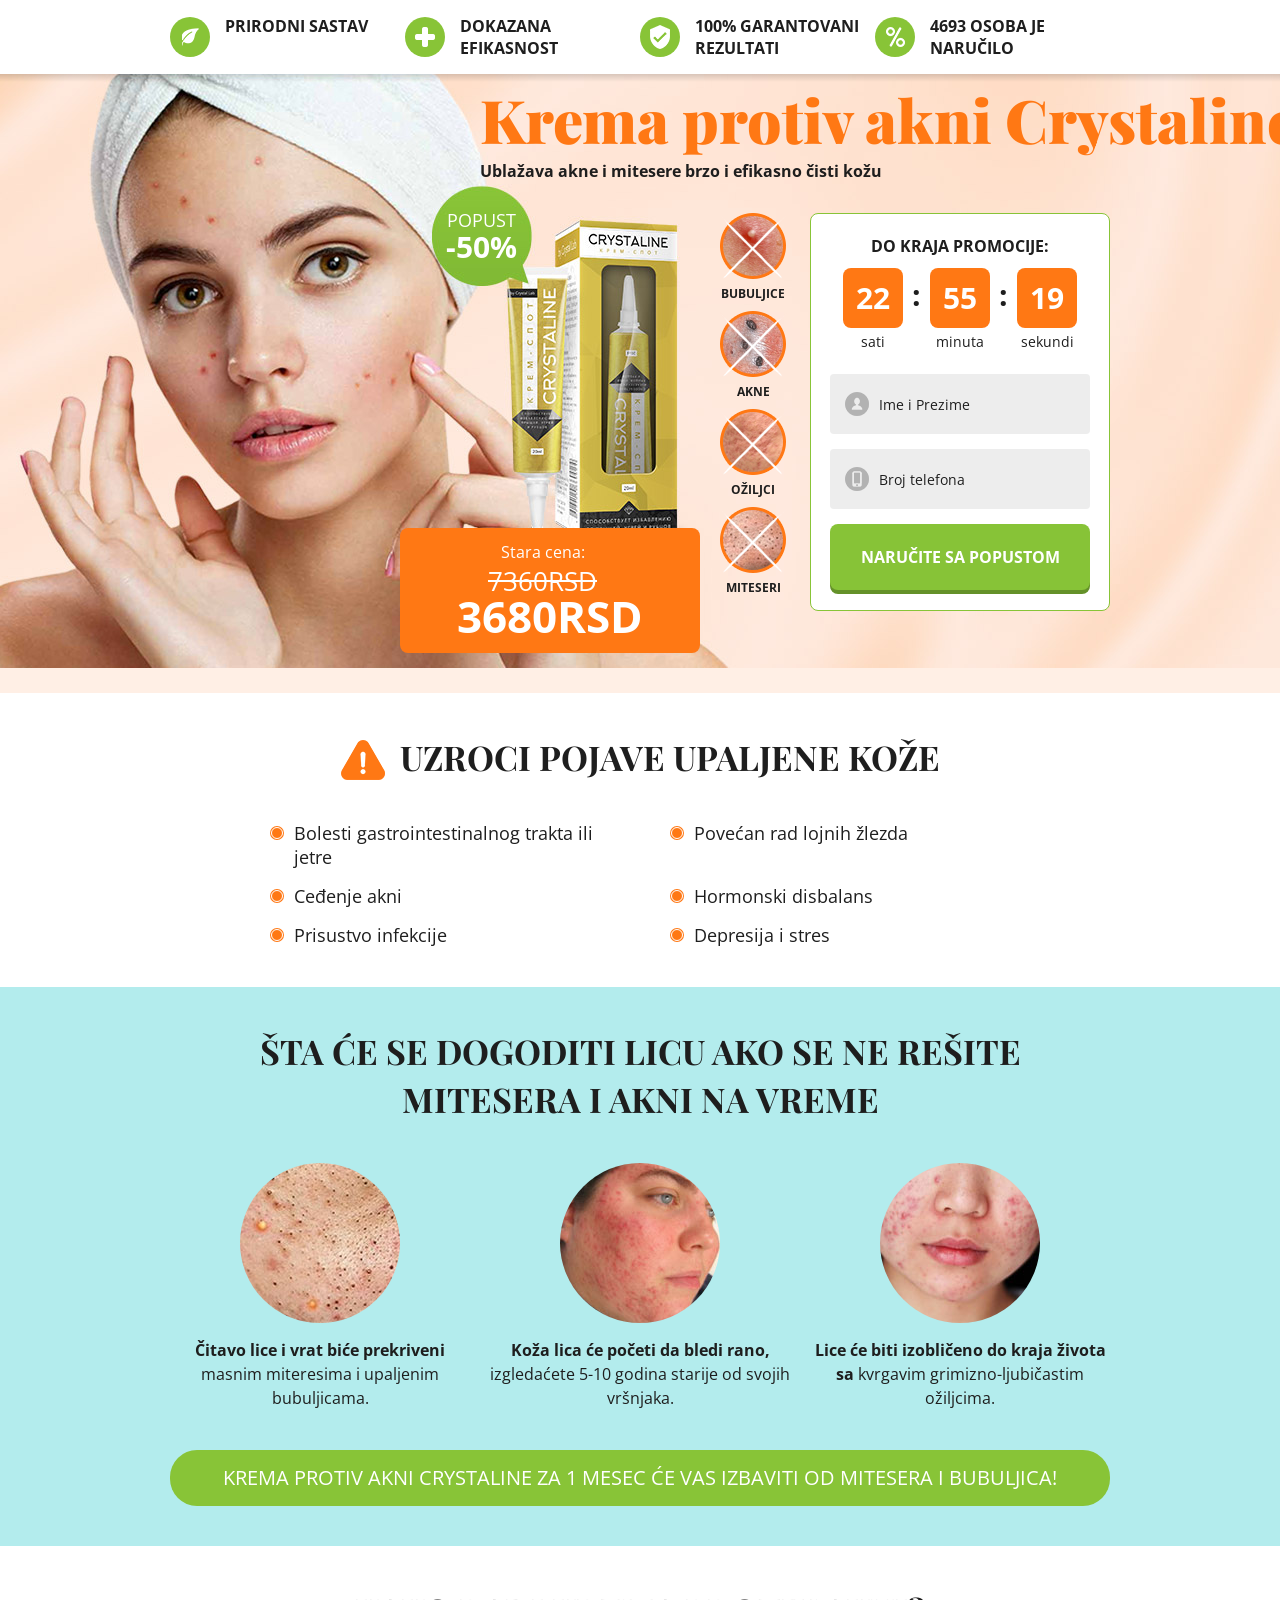
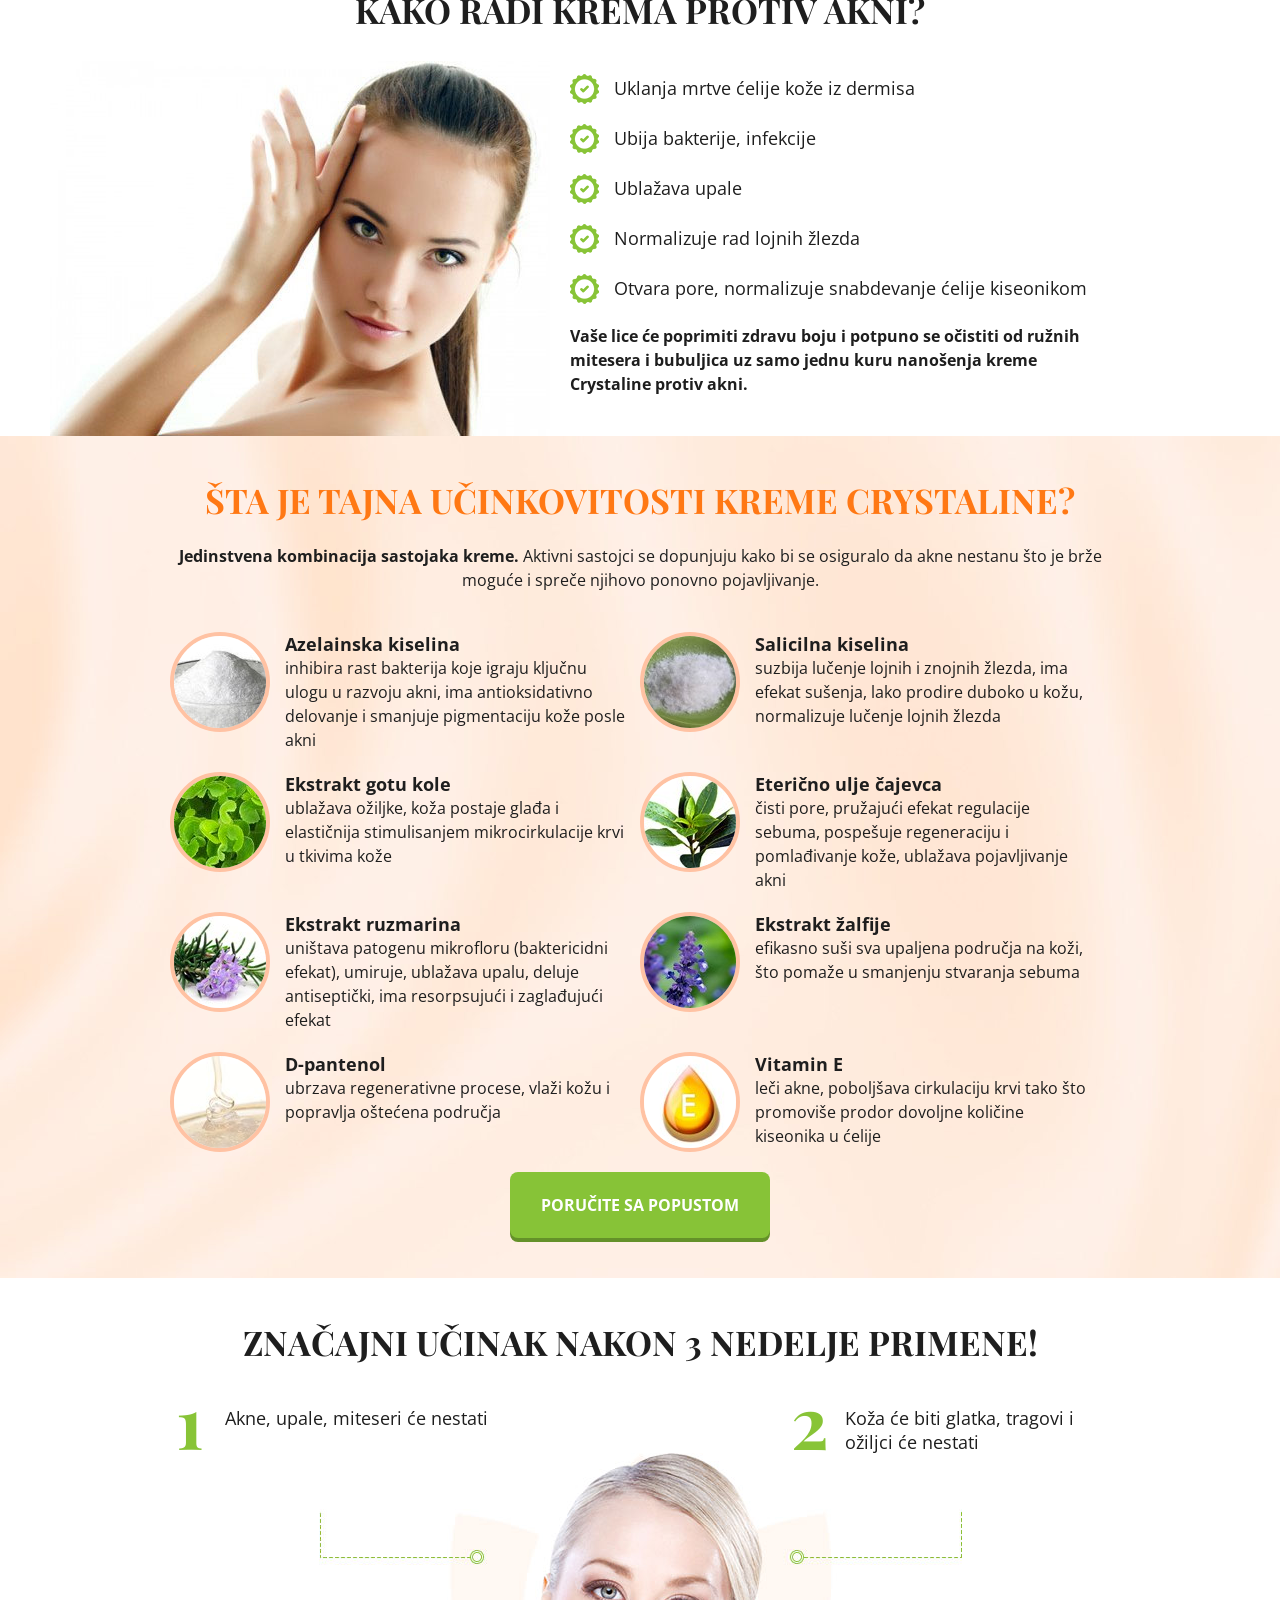
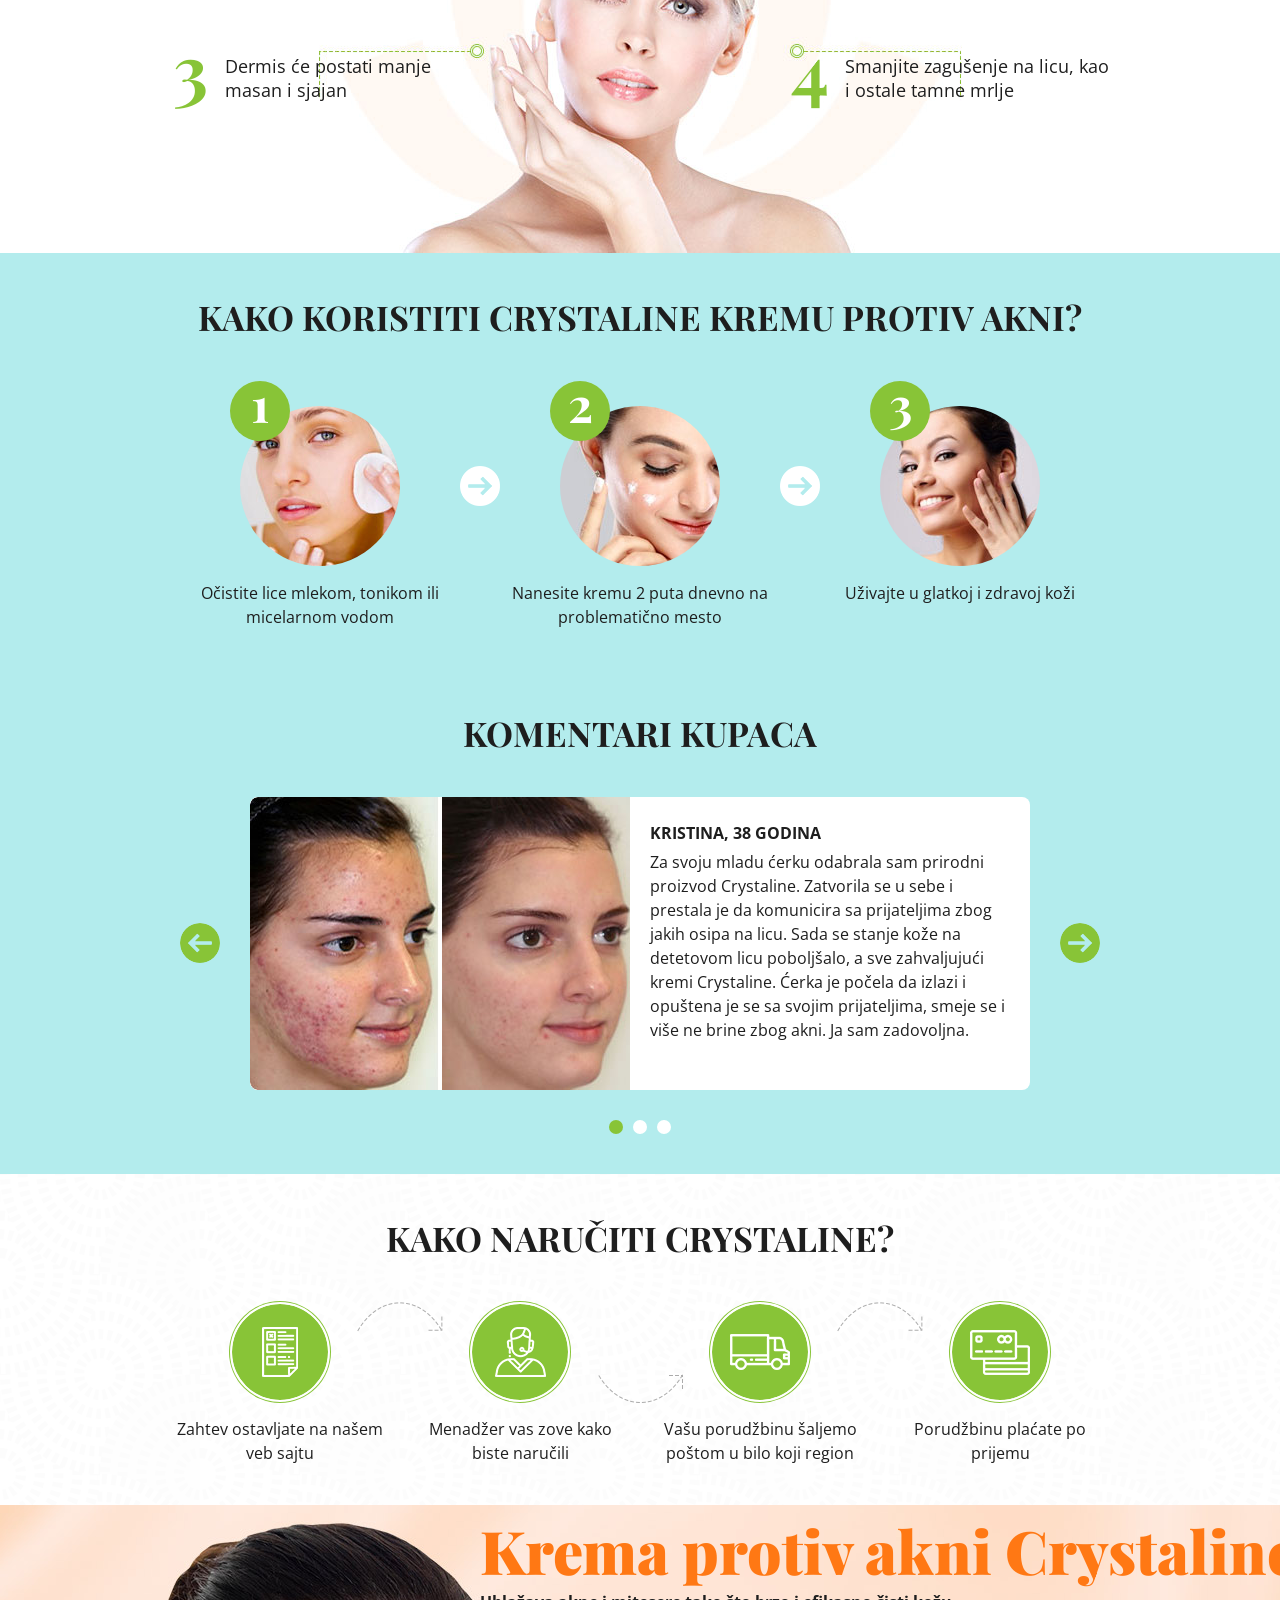
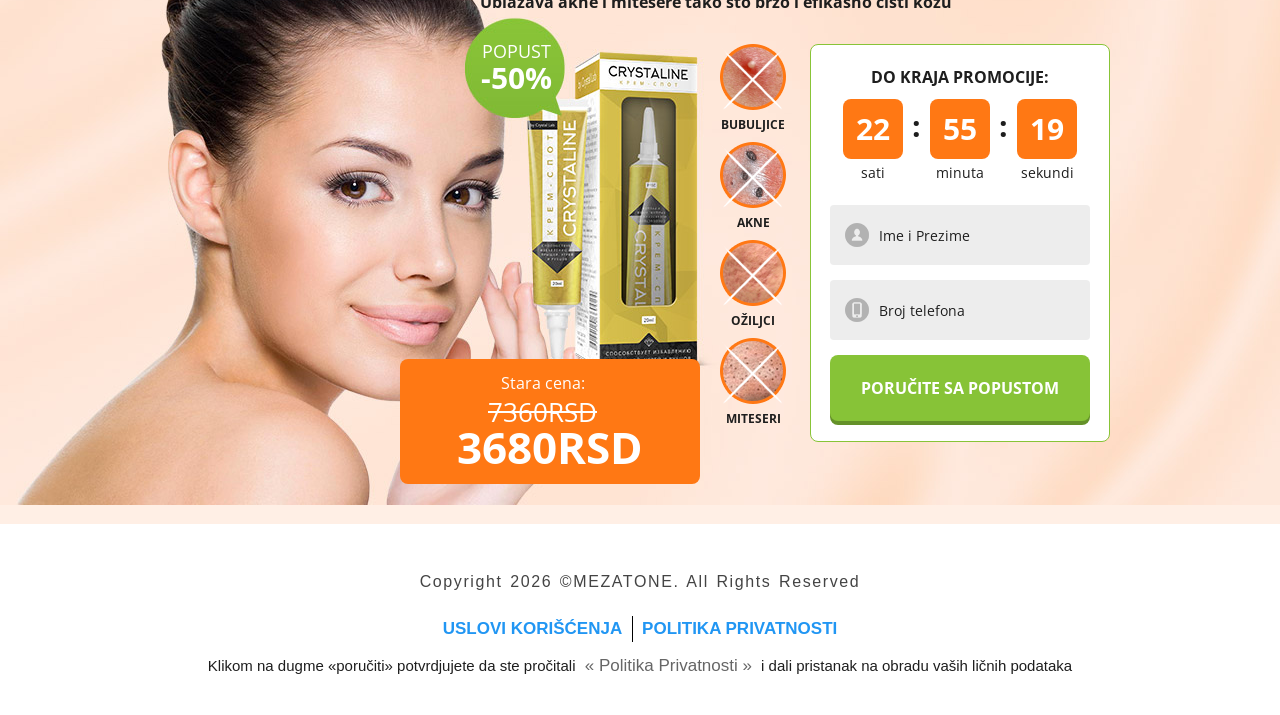
==== commit 7496ac4b: "all trello fixed" ====
--- a/index.html
+++ b/index.html
@@ -34,66 +34,66 @@
 		<div class="benefits_block">
 			<div class="wrapper clearfix">
 				<ul>
-					<li>Натуральный состав</li>
-					<li>Доказанная эффективность</li>
-					<li>100% гарантия результата</li>
-					<li>4693 человека уже заказали</li>
+					<li>PRIRODNI SASTAV</li>
+					<li>DOKAZANA EFIKASNOST</li>
+					<li>100% GARANTOVANI REZULTATI</li>
+					<li>4693 OSOBA JE NARUČILO</li>
 				</ul>
 			</div>
 		</div>
 		<div class="offer_content offer_top">
 			<div class="wrapper clearfix">
 				<div class="title_block">
-					<h1 class="main_title">Крем-спот Crystaline</h1>
-					<p>Избавляет от прыщей и угрей, очищая кожу лица быстро и эффективно</p>
-				</div>
-				<div class="discount">Скидка <span>-55%</span></div>
+					<h1 class="main_title">Krema protiv akni Crystaline</h1>
+					<p>Ublažava akne i mitesere brzo i efikasno čisti kožu</p>
+				</div>
+				<div class="discount">Popust <span> -50%</span></div>
 				<div class="price_block">
 					<div class="price_item old">
-						<div class="text">Старая цена:</div>
-						<div class="value">2200р</div>
-					</div>
-					<div class="price_item new">990р</div>
+						<div class="text">Stara cena:</div>
+						<div class="value">7360RSD</div>
+					</div>
+					<div class="price_item new">3680RSD</div>
 				</div>
 				<div class="problems_list">
 					<div class="problem_item">
 						<img src="images/offer__problem1_image.png" alt="Crystaline" title="Crystaline">
-						<p>Прыщи</p>
+						<p>BUBULJICE</p>
 					</div>
 					<div class="problem_item">
 						<img src="images/offer__problem2_image.png" alt="Crystaline" title="Crystaline">
-						<p>Угри</p>
+						<p>AKNE</p>
 					</div>
 					<div class="problem_item">
 						<img src="images/offer__problem3_image.png" alt="Crystaline" title="Crystaline">
-						<p>Рубцы</p>
+						<p>OŽILJCI</p>
 					</div>
 					<div class="problem_item">
 						<img src="images/offer__problem4_image.png" alt="Crystaline" title="Crystaline">
-						<p>Черные точки</p>
+						<p>MITESERI</p>
 					</div>
 				</div>
 				<form class="main-order-form order_form" action="" method="post" onsubmit="return false;">
 					<div class="timer_block">
-						<p>До конца акции осталось:</p>
+						<p>Do kraja promocije:</p>
 						<div class="timer clearfix">
 							<div class="timer_item">
 								<div class="count hours">00</div>
-								<div class="text">часов</div>
+								<div class="text">sati</div>
 							</div>
 							<div class="timer_item">
 								<div class="count minutes">00</div>
-								<div class="text">минут</div>
+								<div class="text">minuta</div>
 							</div>
 							<div class="timer_item">
 								<div class="count seconds">00</div>
-								<div class="text">секунд</div>
+								<div class="text">sekundi</div>
 							</div>
 						</div>
 					</div>
-					<input class="input" type="text" name="name" placeholder="Введите Ваше имя" required>
-					<input class="input" type="tel" name="phone" placeholder="Введите Ваш телефон" required>
-					<button class="button">Заказать со скидкой</button>
+					<input class="input" type="text" name="name" placeholder="Ime i Prezime" required>
+					<input class="input" type="tel" name="phone" placeholder="Broj telefona" required>
+					<button class="button">Naručite sa popustom</button>
 					<input type="hidden" name="l" value="679f808a803dbfc41a43a14f6f8a90478e31e87e" />
 					<input type="hidden" name="c7b116f9054c9256818fe9b2538eb48cad87b7d5" value="MzBiMmM0YzgzMDFjMzYzNTMxNDgwZTc2MGU5YTE3NTgyNjA=" />
 				</form>
@@ -104,14 +104,14 @@
 	<!-- causes -->
 	<section class="causes_section">
 		<div class="wrapper">
-			<h2>Причины появления воспалений на коже</h2>
+			<h2>UZROCI POJAVE UPALJENE KOŽE</h2>
 			<ul>
-				<li>Заболевания ЖКТ или печени</li>
-				<li>Учащенная работа сальных желез</li>
-				<li>Выдавливание прыщей</li>
-				<li>Гормональный сбой</li>
-				<li>Занесенная инфекция</li>
-				<li>Депрессии и стрессы</li>
+				<li>Bolesti gastrointestinalnog trakta ili jetre</li>
+				<li>Povećan rad lojnih žlezda</li>
+				<li>Ceđenje akni</li>
+				<li>Hormonski disbalans</li>
+				<li>Prisustvo infekcije</li>
+				<li>Depresija i stres</li>
 			</ul>
 		</div>
 	</section>
@@ -119,39 +119,39 @@
 	<!-- problems -->
 	<section class="problems_section">
 		<div class="wrapper">
-			<h2>Что будет с лицом, если вовремя не избавиться от черных точек и прыщей</h2>
+			<h2>ŠTA ĆE SE DOGODITI LICU AKO SE NE REŠITE MITESERA I AKNI NA VREME</h2>
 			<div class="problems_list">
 				<div class="problem_item">
 					<img src="images/problems__problem1_image.jpg" alt="Crystaline" title="Crystaline">
-					<p><b>Все лицо и шея покроются</b> жирными черными точками и воспаленными прыщами</p>
+					<p><b>Čitavo lice i vrat biće prekriveni </b> masnim miteresima i upaljenim bubuljicama.</p>
 				</div>
 				<div class="problem_item">
 					<img src="images/problems__problem2_image.jpg" alt="Crystaline" title="Crystaline">
-					<p><b>Кожа лица рано начнет увядать</b>, вы будете выглядеть на 5-10 лет старше своих сверстников</p>
+					<p><b>Koža lica će početi da bledi rano, </b> izgledaćete 5-10 godina starije od svojih vršnjaka.</p>
 				</div>
 				<div class="problem_item">
 					<img src="images/problems__problem3_image.jpg" alt="Crystaline" title="Crystaline">
-					<p><b>Лицо на всю жизнь будет изуродовано</b> бугристыми багрово-фиолетовыми рубцами</p>
-				</div>
-			</div>
-			<p class="info">Крем-спот Crystaline за 1 месяц избавит вас от черных точек и прыщей!</p>
+					<p><b>Lice će biti izobličeno do kraja života sa </b> kvrgavim grimizno-ljubičastim ožiljcima.</p>
+				</div>
+			</div>
+			<p class="info">KREMA PROTIV AKNI CRYSTALINE ZA 1 MESEC ĆE VAS IZBAVITI OD MITESERA I BUBULJICA!</p>
 		</div>
 	</section>
 	<!-- /problems -->
 	<!-- effects -->
 	<section class="effects_section">
 		<div class="wrapper">
-			<h2>Как действует крем-спот Crystaline?</h2>
+			<h2>KAKO RADI KREMA PROTIV AKNI?</h2>
 			<img src="images/effects__image.jpg" alt="Crystaline" title="Crystaline">
 			<div class="info">
 				<ul>
-					<li>Удаляет ороговевшие клетки дермы</li>
-					<li>Убивает бактерии, инфекции</li>
-					<li>Снимает воспаление</li>
-					<li>Нормализует работу сальных желез</li>
-					<li>Раскрывает поры, нормализует доступ кислорода в клетки</li>
+					<li>Uklanja mrtve ćelije kože iz dermisa</li>
+					<li>Ubija bakterije, infekcije</li>
+					<li>Ublažava upale</li>
+					<li>Normalizuje rad lojnih žlezda</li>
+					<li>Otvara pore, normalizuje snabdevanje ćelije kiseonikom</li>
 				</ul>
-				<p><b>Ваше лицо приобретёт здоровый оттенок и полностью очистится от уродливых угрей и прыщей всего за один курс применения крема от прыщей Crystaline.</b></p>
+				<p><b>Vaše lice će poprimiti zdravu boju i potpuno se očistiti od ružnih mitesera i bubuljica uz samo jednu kuru nanošenja kreme Crystaline protiv akni.</b></p>
 			</div>
 		</div>
 	</section>
@@ -159,74 +159,74 @@
 	<!-- components -->
 	<section class="components_section">
 		<div class="wrapper">
-			<h2>В чем секрет эффективности крема Crystaline?</h2>
-			<p class="description"><b>Уникальное сочетание компонентов крема.</b> Действующие вещества дополняют друг друга, обеспечивая максимально быстрое исчезновение акне и предотвращая его повторное появление.</p>
+			<h2>ŠTA JE TAJNA UČINKOVITOSTI KREME CRYSTALINE?</h2>
+			<p class="description"><b>Jedinstvena kombinacija sastojaka kreme. </b>Aktivni sastojci se dopunjuju kako bi se osiguralo da akne nestanu što je brže moguće i spreče njihovo ponovno pojavljivanje.</p>
 			<ul class="sostav">
                 <li>
                     <img src="images/s1.jpg" alt="крем-спот Crystaline">
-                    <h3>Азелаиновая кислота</h3>
-                    <p>останавливает рост бактерий, играющих ключевую роль в развитии акне, обладает антиоксидантной активностью и ослабляет пигментацию кожи после прыщей</p>
+                    <h3>Azelainska kiselina</h3>
+                    <p>inhibira rast bakterija koje igraju ključnu ulogu u razvoju akni, ima antioksidativno delovanje i smanjuje pigmentaciju kože posle akni</p>
                 </li>
                 <li>
                    <img src="images/s3.jpg" alt="крем-спот Crystaline">
-                    <h3>Салициловая кислота</h3>
-                    <p>подавляет секрецию сальных и потовых желез, оказывает подсушивающее действие, легко проникает вглубь кожных покровов, нормализует выработку секрета сальных желез</p>
+                    <h3>Salicilna kiselina</h3>
+                    <p>suzbija lučenje lojnih i znojnih žlezda, ima efekat sušenja, lako prodire duboko u kožu, normalizuje lučenje lojnih žlezda</p>
                 </li>
                 <li>
                    <img src="images/s5.jpg" alt="крем-спот Crystaline">
-                    <h3>Экстракт центеллы азиатской</h3>
-                    <p>избавляет от рубцов, кожные покровы становятся более гладкими и эластичными за счет стимулирования микроциркуляции крови в тканях кожных покровов</p>
+                    <h3>Ekstrakt gotu kole</h3>
+                    <p>ublažava ožiljke, koža postaje glađa i elastičnija stimulisanjem mikrocirkulacije krvi u tkivima kože</p>
                 </li>
                 <li>
                    <img src="images/s7.jpg" alt="крем-спот Crystaline">
-                    <h3>Эфирное масло чайного дерева</h3>
-                    <p>очищает поры, оказывая себорегулирующее действие, способствует регенерации и омоложению кожи, избавляет от угревых высыпаний</p>
+                    <h3>Eterično ulje čajevca</h3>
+                    <p>čisti pore, pružajući efekat regulacije sebuma, pospešuje regeneraciju i pomlađivanje kože, ublažava pojavljivanje akni</p>
                 </li>
                 <li>
                    <img src="images/s4.jpg" alt="крем-спот Crystaline">
-                    <h3>Экстракт розмарина</h3>
-                    <p>уничтожает патогенную микрофлору (бактерицидный эффект), успокаивает, снимает воспаления, действует как антисептик, обладает рассасывающим и разглаживающим эффектом</p>
+                    <h3>Ekstrakt ruzmarina</h3>
+                    <p>uništava patogenu mikrofloru (baktericidni efekat), umiruje, ublažava upalu, deluje antiseptički, ima resorpsujući i zaglađujući efekat</p>
                 </li>
                 <li>
                    <img src="images/s2.jpg" alt="крем-спот Crystaline">
-                    <h3>Экстракт шалфея</h3>
-                    <p>эффективно подсушивает все воспаленные участки на кожных покровах, что способствует снижению выработки кожного жира</p>
+                    <h3>Ekstrakt žalfije</h3>
+                    <p>efikasno suši sva upaljena područja na koži, što pomaže u smanjenju stvaranja sebuma</p>
                 </li>
                 <li>
                    <img src="images/s6.jpg" alt="крем-спот Crystaline">
-                    <h3>Д-пантенол</h3>
-                    <p>ускоряет процессы регенерации, увлажняет кожу и восстанавливает ее поврежденные участки</p>
+                    <h3>D-pantenol</h3>
+                    <p>ubrzava regenerativne procese, vlaži kožu i popravlja oštećena područja</p>
                 </li>
                 <li>
                    <img src="images/s8.jpg" alt="крем-спот Crystaline">
-                    <h3>Витамин Е</h3>
-                    <p>лечит прыщи, улучшает кровообращение, способствуя проникновению в клетки достаточного количества кислорода</p>
+                    <h3>Vitamin E</h3>
+                    <p>leči akne, poboljšava cirkulaciju krvi tako što promoviše prodor dovoljne količine kiseonika u ćelije</p>
                 </li>
             </ul>
-			<a href="#order_form" class="button scrollToForm">Заказать со скидкой</a>
+			<a href="#order_form" class="button scrollToForm">Poručite sa popustom</a>
 		</div>
 	</section>
 	<!-- /components -->
 	<!-- results -->
 	<section class="results_section">
 		<div class="wrapper">
-			<h2>Заметный эффект уже через 3 недели применения!</h2>
+			<h2>ZNAČAJNI UČINAK NAKON 3 NEDELJE PRIMENE!</h2>
 			<div class="results_list">
 				<div class="result_item clearfix">
 					<div class="number">1</div>
-					<p>Пройдут прыщи, воспаления, черные точки</p>
+					<p>Akne, upale, miteseri će nestati</p>
 				</div>
 				<div class="result_item clearfix">
 					<div class="number">2</div>
-					<p>Кожа будет гладкой, исчезнут следы и рубцы</p>
+					<p>Koža će biti glatka, tragovi i ožiljci će nestati</p>
 				</div>
 				<div class="result_item clearfix">
 					<div class="number">3</div>
-					<p>Дерма станет менее жирной и лоснящейся</p>
+					<p>Dermis će postati manje masan i sjajan</p>
 				</div>
 				<div class="result_item clearfix">
 					<div class="number">4</div>
-					<p>Посветлеют застойные явления на лице, а также другие пигментные пятна</p>
+					<p>Smanjite zagušenje na licu, kao i ostale tamne mrlje</p>
 				</div>
 			</div>
 		</div>
@@ -235,22 +235,22 @@
 	<!-- use steps -->
 	<section class="use_steps_section">
 		<div class="wrapper">
-			<h2>Как использовать крем-спот Crystaline?</h2>
+			<h2>KAKO KORISTITI CRYSTALINE KREMU PROTIV AKNI?</h2>
 			<div class="steps_list">
 				<div class="step_item">
 					<div class="number">1</div>
 					<img src="images/use_steps__step1_image.jpg" alt="Crystaline" title="Crystaline">
-					<p>Очистите кожу лица молочком, тоником или мицеллярной водой</p>
+					<p>Očistite lice mlekom, tonikom ili micelarnom vodom</p>
 				</div>
 				<div class="step_item">
 					<div class="number">2</div>
 					<img src="images/use_steps__step2_image.jpg" alt="Crystaline" title="Crystaline">
-					<p>Наносите крем 2 раза в день на проблемную зону</p>
+					<p>Nanesite kremu 2 puta dnevno na problematično mesto</p>
 				</div>
 				<div class="step_item">
 					<div class="number">3</div>
 					<img src="images/use_steps__step3_image.jpg" alt="Crystaline" title="Crystaline">
-					<p>Наслаждайтесь гладкой и здоровой кожей</p>
+					<p>Uživajte u glatkoj i zdravoj koži</p>
 				</div>
 			</div>
 		</div>
@@ -260,27 +260,27 @@
 	<!-- reviews -->
 	<section class="reviews_section">
 		<div class="wrapper">
-			<h2>Отзывы покупателей</h2>
+			<h2>KOMENTARI KUPACA</h2>
 			<div class="reviews_list owl-carousel">
 				<div class="review_item clearfix">
 					<img src="images/reviews__review1_photo.jpg" alt="Crystaline" title="Crystaline">
 					<div class="text_block">
-						<div class="author_info">Кристина, 38 лет</div>
-						<p>Для своей молоденькой дочери выбрала натуральный продукт Crystaline. Она замкнулась в себе и перестала общаться с друзьями по причине сильных высыпаний на лице. Сейчас состояние кожи на лице ребенка улучшилось,  и все благодаря крему Crystaline. Дочь начала выходить и отдыхать с подругами, улыбается и больше не переживает из-за прыщей. Я довольна.</p>
+						<div class="author_info">KRISTINA, 38 GODINA</div>
+						<p>Za svoju mladu ćerku odabrala sam prirodni proizvod Crystaline. Zatvorila se u sebe i prestala je da komunicira sa prijateljima zbog jakih osipa na licu. Sada se stanje kože na detetovom licu poboljšalo, a sve zahvaljujući kremi Crystaline. Ćerka je počela da izlazi i opuštena je se sa svojim prijateljima, smeje se i više ne brine zbog akni. Ja sam zadovoljna.</p>
 					</div>
 				</div>
 				<div class="review_item clearfix">
 					<img src="images/reviews__review2_photo.jpg" alt="Crystaline" title="Crystaline">
 					<div class="text_block">
-						<div class="author_info">Света, 26 лет</div>
-						<p>Хорошая находка для девочек всех возрастов! Даже если вы не пользуетесь косметикой, прыщи бывает одолевают, пилинг не справляется. Брала себе подсушить прыщики, отлично справился. Я довольна, порадовало, что не появилось аллергии. Состояние кожи значительно улучшилось.</p>
+						<div class="author_info">Svetlana, 26 godina</div>
+						<p>Dobar pronalazak za devojke svih uzrasta! Čak i ako ne koristite kozmetiku, akne mogu preovladati, ni piling ne uspeva. Uzela sam da osušim bubuljice, uradila je odličan posao. Presrećna sam, bilo mi je drago što nije bilo alergije. Stanje kože se značajno poboljšalo.</p>
 					</div>
 				</div>
 				<div class="review_item clearfix">
 					<img src="images/reviews__review3_photo.jpg" alt="Crystaline" title="Crystaline">
 					<div class="text_block">
-						<div class="author_info">Екатерина, 24 года</div>
-						<p>У меня с детства проблемная кожа, очень быстро жирнится и вылезают угри и прыщи (даже рубцы появились). Эту маску мне посоветовала моя подруга. Попробовала, кожа и правда изменилась, стала суше и чище, прыщи стали исчезать. После месячного интенсивного использования моё лицо изменилось до неузнаваемости, я очень довольна!</p>
+						<div class="author_info">KATARINA, 24 GODINE</div>
+						<p>Od detinjstva, imam problematičnu kožu, brzo se masti i izbijaju akne i bubuljice (pojavili su se i ožiljci). Ovu masku mi je preporučila moja prijateljica. Probala sam je, koža se zaista promenila, postala je suvlja i čistija, akne su počele da nestaju. Nakon mesec dana intenzivne upotrebe, moje lice se nije moglo prepoznati, vrlo sam srećna!</p>
 					</div>
 				</div>
 			</div>
@@ -290,23 +290,23 @@
 	<!-- order steps -->
 	<section class="order_steps_section">
 		<div class="wrapper">
-			<h2>Как заказать Crystaline?</h2>
+			<h2>KAKO NARUČITI CRYSTALINE?</h2>
 			<div class="steps_list">
 				<div class="step_item">
 					<div class="icon"></div>
-					<p>Вы оставляете заявку на нашем сайте</p>
+					<p>Zahtev ostavljate na našem veb sajtu</p>
 				</div>
 				<div class="step_item">
 					<div class="icon"></div>
-					<p>Менеджер перезванивает для оформления заказа</p>
+					<p>Menadžer vas zove kako biste naručili</p>
 				</div>
 				<div class="step_item">
 					<div class="icon"></div>
-					<p>Мы отправляем Ваш заказ почтой в любой регион</p>
+					<p>Vašu porudžbinu šaljemo poštom u bilo koji region</p>
 				</div>
 				<div class="step_item">
 					<div class="icon"></div>
-					<p>Вы оплачиваете заказ при получении</p>
+					<p>Porudžbinu plaćate po prijemu</p>
 				</div>
 			</div>
 		</div>
@@ -316,56 +316,56 @@
 	<section class="offer_content offer_bottom">
 		<div class="wrapper clearfix">
 			<div class="title_block">
-				<h4 class="main_title">Крем-спот Crystaline</h4>
-				<p>Избавляет от прыщей и угрей, очищая кожу лица быстро и эффективно</p>
-			</div>
-			<div class="discount">Скидка <span>-55%</span></div>
+				<h4 class="main_title">Krema protiv akni Crystaline</h4>
+				<p>Ublažava akne i mitesere tako što brzo i efikasno čisti kožu</p>
+			</div>
+			<div class="discount">Popust <span> -50%</span></div>
 			<div class="price_block">
 				<div class="price_item old">
-					<div class="text">Старая цена:</div>
-					<div class="value">2200р</div>
-				</div>
-				<div class="price_item new">990р</div>
+					<div class="text">Stara cena:</div>
+					<div class="value">7360RSD</div>
+				</div>
+				<div class="price_item new">3680RSD</div>
 			</div>
 			<div class="problems_list">
 				<div class="problem_item">
 					<img src="images/offer__problem1_image.png" alt="Crystaline" title="Crystaline">
-					<p>Прыщи</p>
+					<p>BUBULJICE</p>
 				</div>
 				<div class="problem_item">
 					<img src="images/offer__problem2_image.png" alt="Crystaline" title="Crystaline">
-					<p>Угри</p>
+					<p>AKNE</p>
 				</div>
 				<div class="problem_item">
 					<img src="images/offer__problem3_image.png" alt="Crystaline" title="Crystaline">
-					<p>Рубцы</p>
+					<p>OŽILJCI</p>
 				</div>
 				<div class="problem_item">
 					<img src="images/offer__problem4_image.png" alt="Crystaline" title="Crystaline">
-					<p>Черные точки</p>
+					<p>MITESERI</p>
 				</div>
 			</div>
 			<form id="order_form" class="main-order-form order_form" action="" method="post" onsubmit="return false;">
 				<div class="timer_block">
-					<p>До конца акции осталось:</p>
+					<p>Do kraja promocije:</p>
 					<div class="timer clearfix">
 						<div class="timer_item">
 							<div class="count hours">00</div>
-							<div class="text">часов</div>
+							<div class="text">sati</div>
 						</div>
 						<div class="timer_item">
 							<div class="count minutes">00</div>
-							<div class="text">минут</div>
+							<div class="text">minuta</div>
 						</div>
 						<div class="timer_item">
 							<div class="count seconds">00</div>
-							<div class="text">секунд</div>
+							<div class="text">sekundi</div>
 						</div>
 					</div>
 				</div>
-				<input class="input" type="text" name="name" placeholder="Введите Ваше имя" required>
-				<input class="input" type="tel" name="phone" placeholder="Введите Ваш телефон" required>
-				<button class="button">Заказать со скидкой</button>
+				<input class="input" type="text" name="name" placeholder="Ime i Prezime" required>
+				<input class="input" type="tel" name="phone" placeholder="Broj telefona" required>
+				<button class="button">Poručite sa popustom</button>
 				<input type="hidden" name="l" value="679f808a803dbfc41a43a14f6f8a90478e31e87e" />
 				<input type="hidden" name="c7b116f9054c9256818fe9b2538eb48cad87b7d5" value="MzBiMmM0YzgzMDFjMzYzNTMxNDgwZTc2MGU5YTE3NTgyNjA=" />
 			</form>
@@ -376,7 +376,7 @@
 	<!-- Footer -->
 	<footer class="__footer ptb-30">
         <div class="contain">
-            <p class="copyright t-c"><strong>Copyright <script>document.write(new Date().getFullYear())</script>2020
+            <p class="copyright t-c"><strong>Copyright <script>document.write(new Date().getFullYear())</script>
                      ©MEZATONE. All Rights Reserved</strong></p>
             <p class="t-uc t-c">
                 <a href="doc/terms.html" target="_blank">
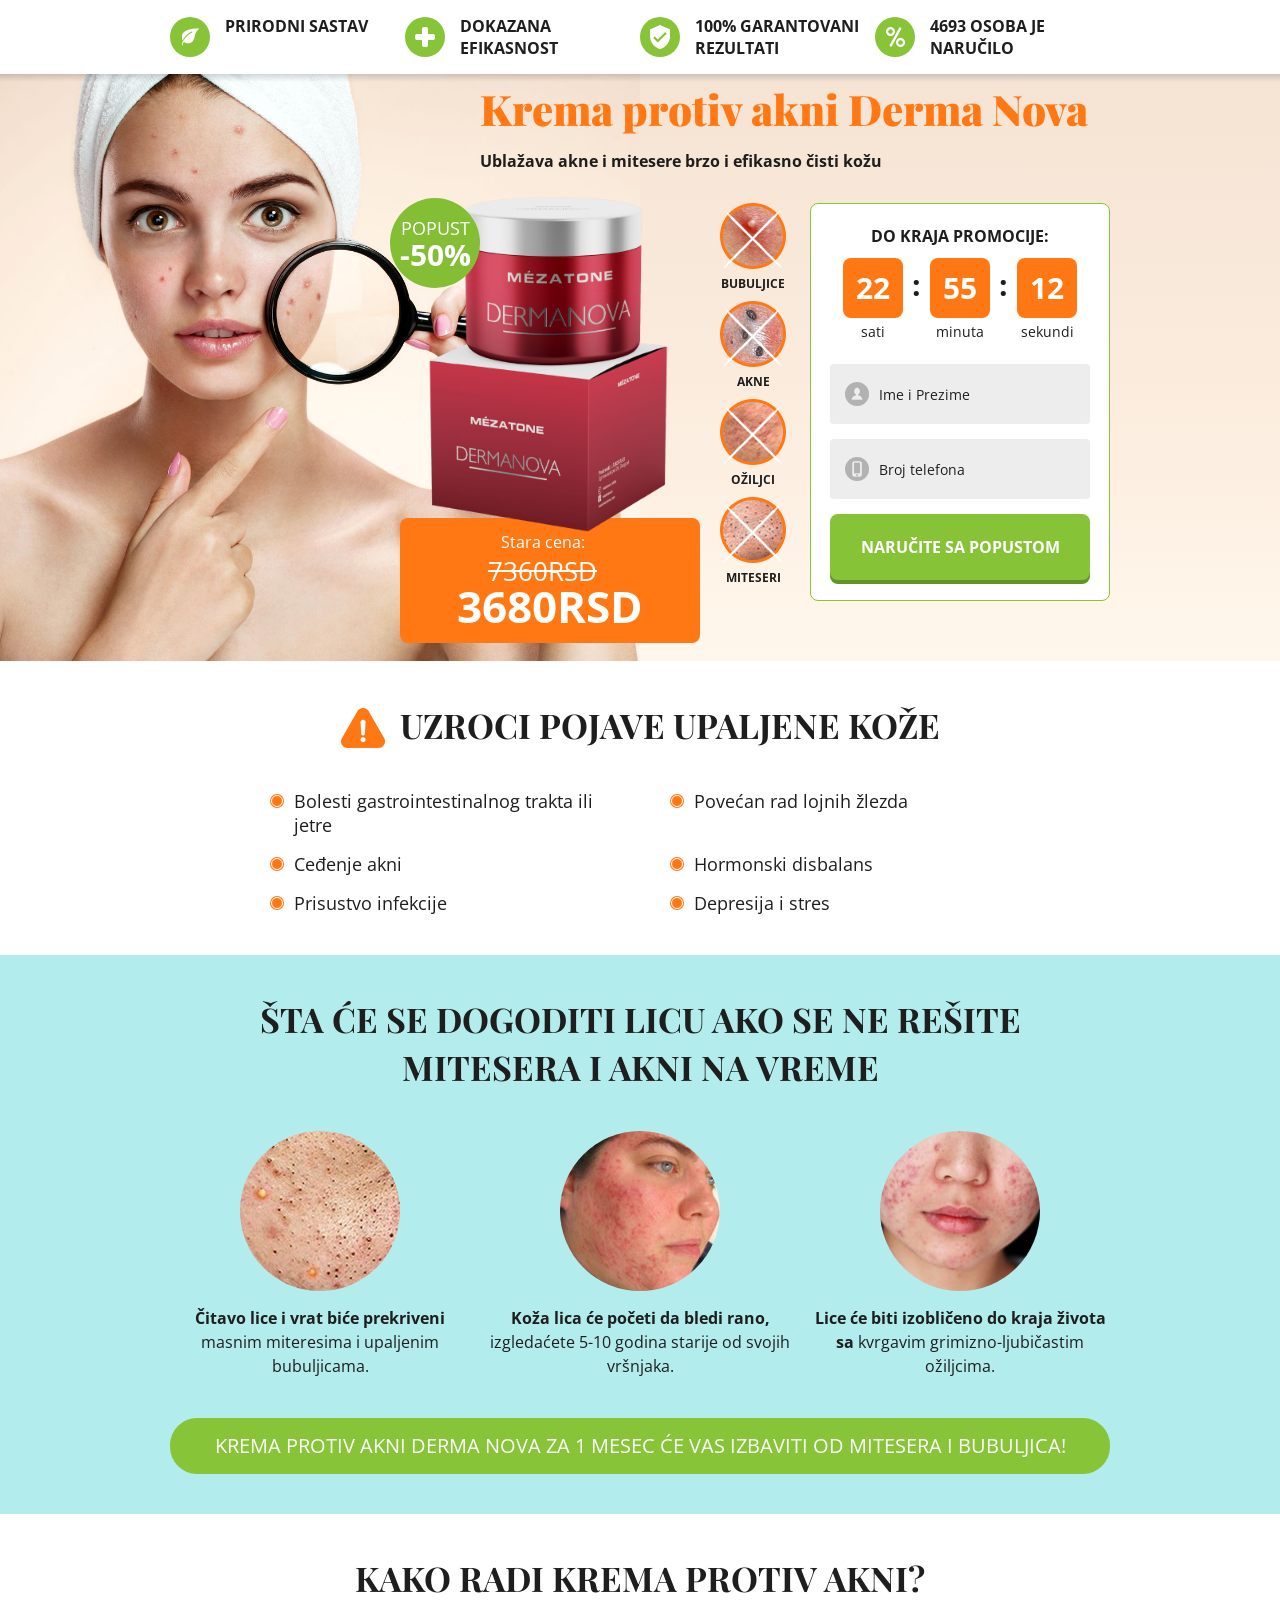
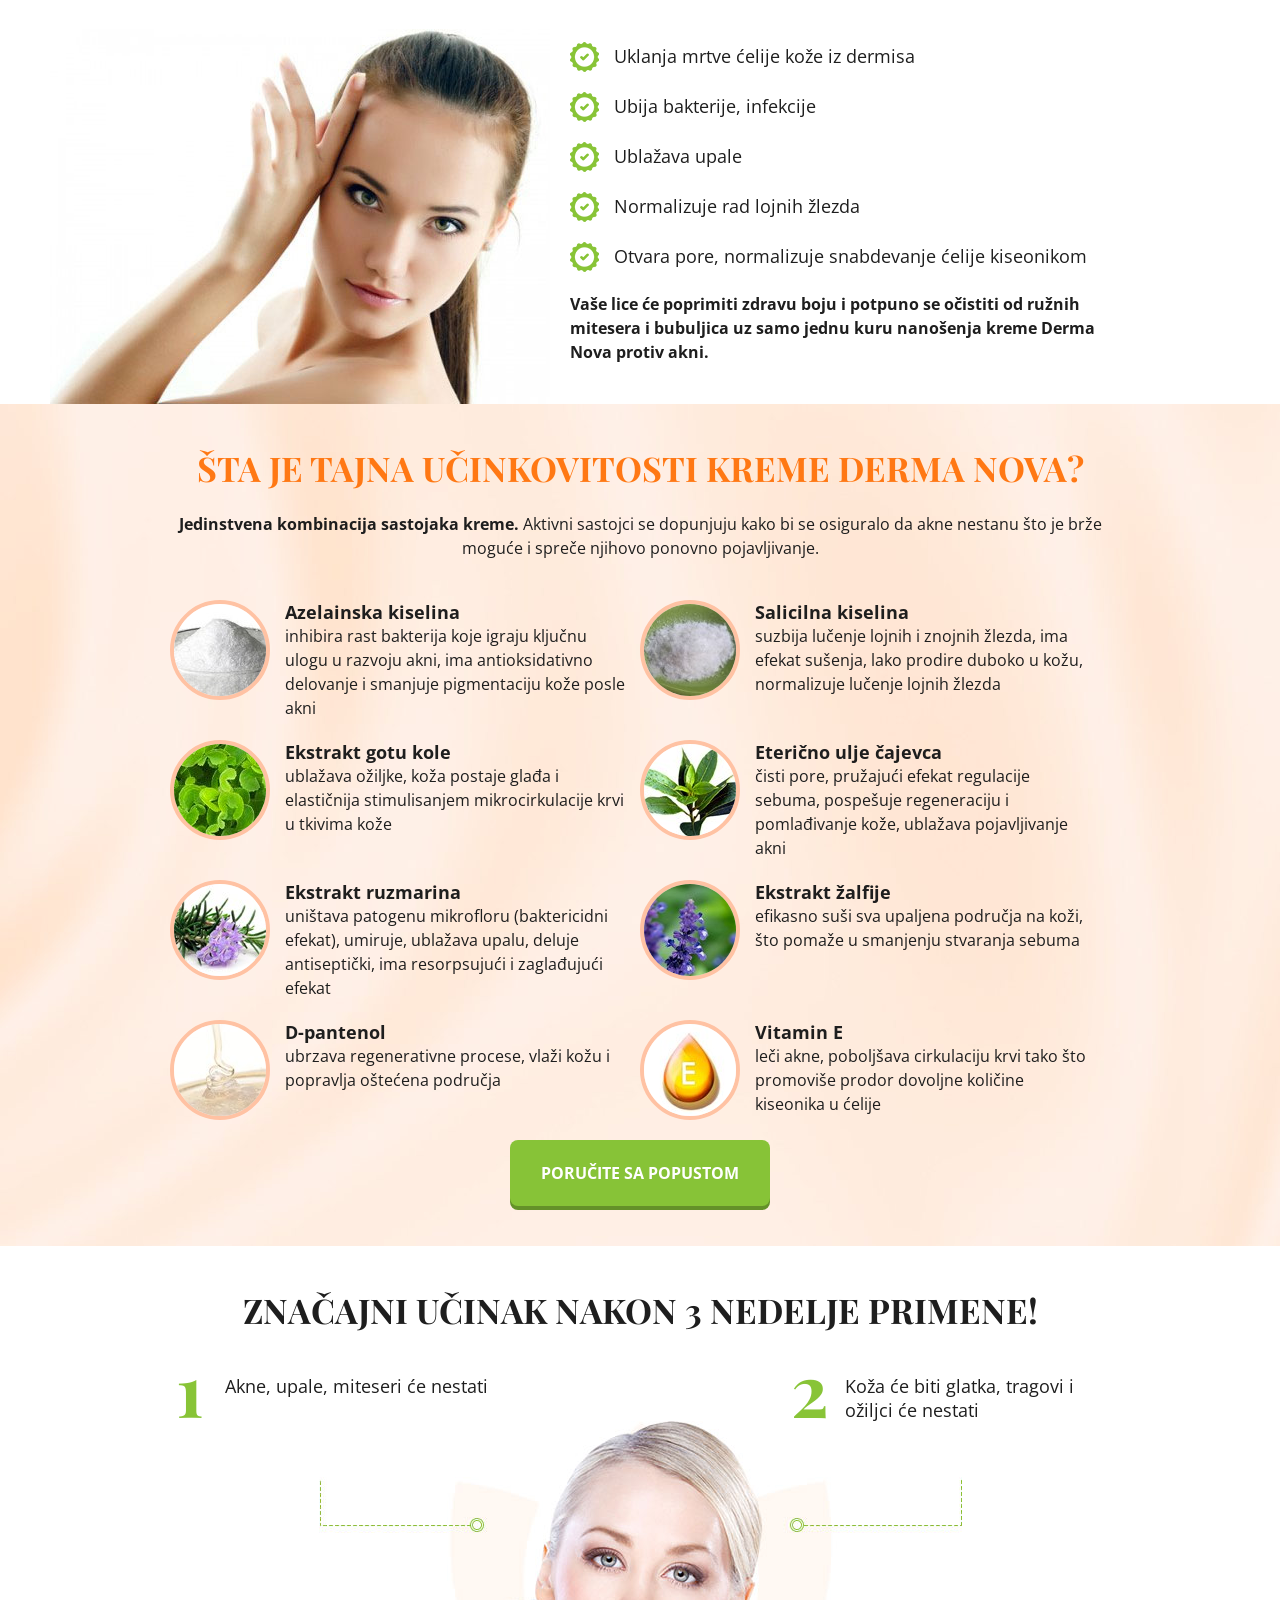
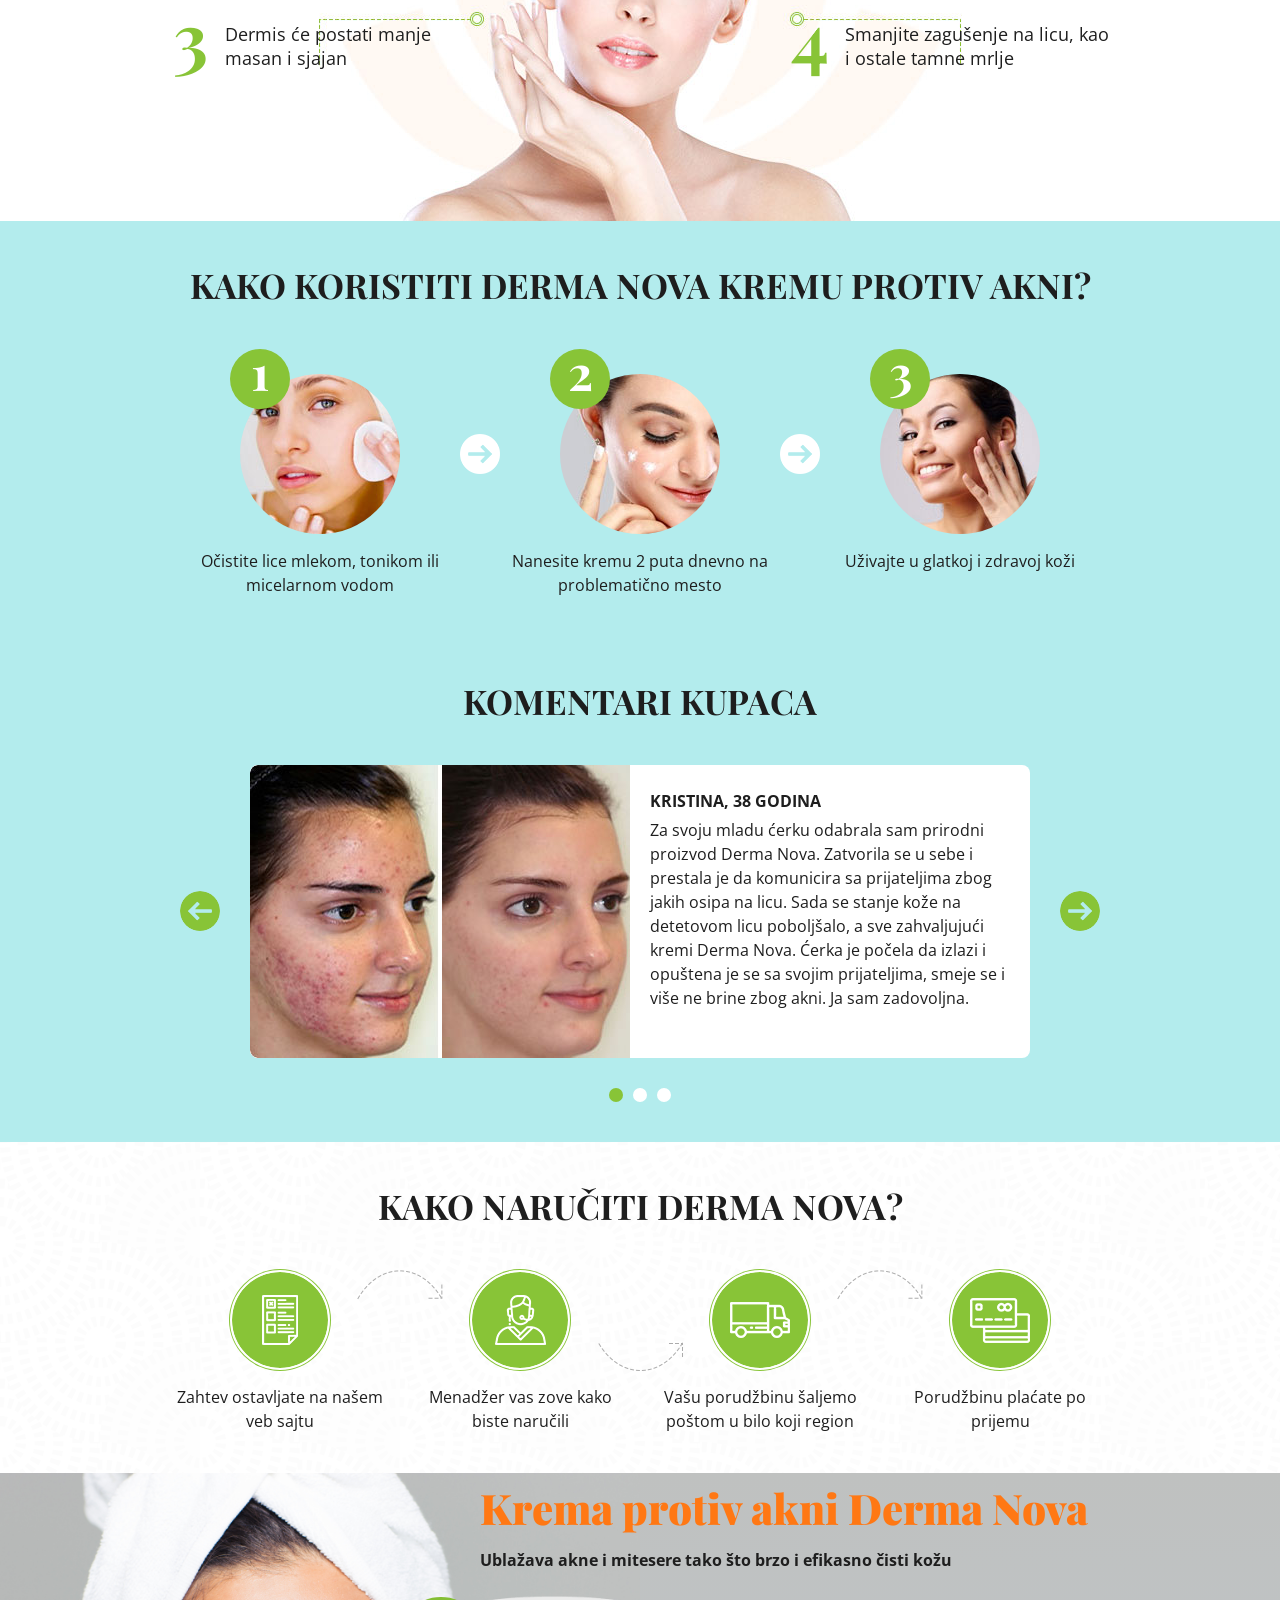
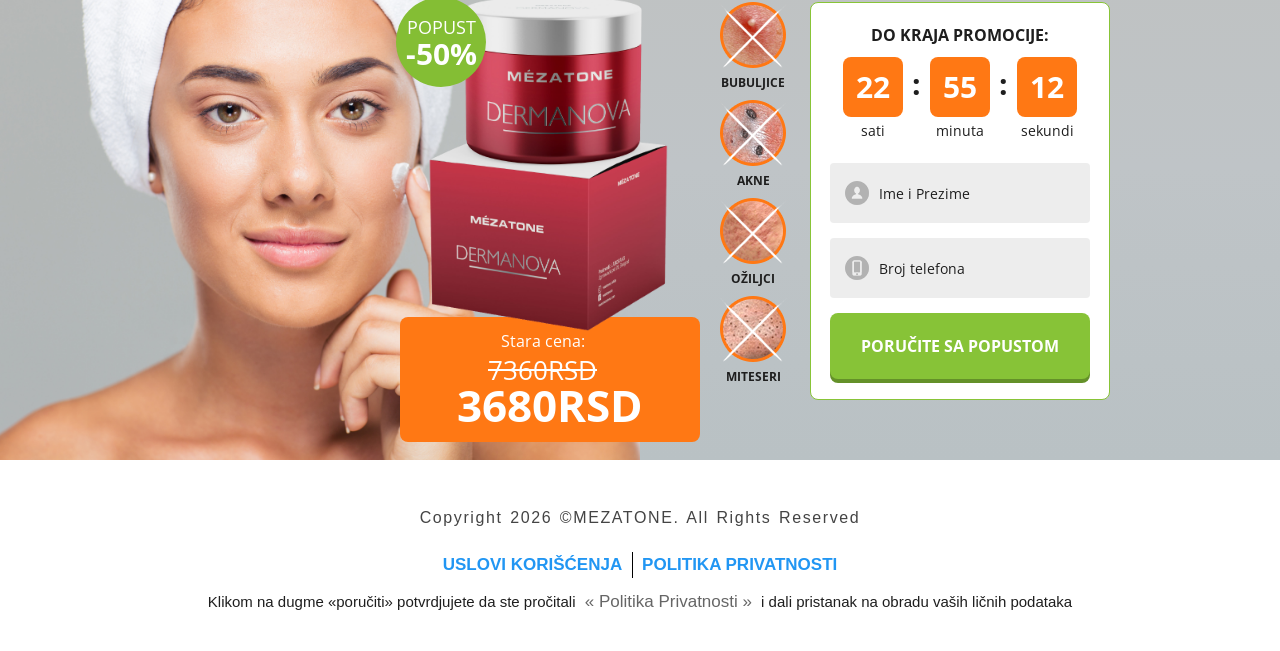
==== commit 684c918a: "check fixed" ====
--- a/index.html
+++ b/index.html
@@ -2,12 +2,12 @@
 <html lang="rs">
 <head>
 	<!-- Title -->
-	<title>Крем-спот Crystaline</title>
+	<title>Derma Nova</title>
 	<!-- Meta -->
 	<meta charset="utf-8">
 	<meta name="viewport" content="width=device-width">
-	<meta name="description" content="Crystaline избавляет от прыщей и угрей, очищая кожу лица быстро и эффективно">
-	<meta name="keywords" content="Crystaline, Crystaline купить, Crystaline заказать, Crystaline стоимость, Crystaline цена, Crystaline отзывы">	
+	<meta name="description" content="">
+	<meta name="keywords" content="">	
 	<!-- Fonts -->
 	<link href="https://fonts.googleapis.com/css?family=Open+Sans:400,700|Playfair+Display:700,900&amp;subset=cyrillic" rel="stylesheet">
 	<!-- Favicon -->
@@ -42,12 +42,19 @@
 			</div>
 		</div>
 		<div class="offer_content offer_top">
+			<figure class="gl__figure gl__figure--intro"></figure>
+
 			<div class="wrapper clearfix">
+
 				<div class="title_block">
-					<h1 class="main_title">Krema protiv akni Crystaline</h1>
+					<h1 class="main_title">Krema protiv akni Derma Nova</h1>
 					<p>Ublažava akne i mitesere brzo i efikasno čisti kožu</p>
 				</div>
+
+
 				<div class="discount">Popust <span> -50%</span></div>
+				<img class="product" alt="Derma Nova" src="./images/derma_nova-crimson.png">
+
 				<div class="price_block">
 					<div class="price_item old">
 						<div class="text">Stara cena:</div>
@@ -57,19 +64,19 @@
 				</div>
 				<div class="problems_list">
 					<div class="problem_item">
-						<img src="images/offer__problem1_image.png" alt="Crystaline" title="Crystaline">
+						<img src="images/offer__problem1_image.png" alt="Derma Nova" title="Derma Nova">
 						<p>BUBULJICE</p>
 					</div>
 					<div class="problem_item">
-						<img src="images/offer__problem2_image.png" alt="Crystaline" title="Crystaline">
+						<img src="images/offer__problem2_image.png" alt="Derma Nova" title="Derma Nova">
 						<p>AKNE</p>
 					</div>
 					<div class="problem_item">
-						<img src="images/offer__problem3_image.png" alt="Crystaline" title="Crystaline">
+						<img src="images/offer__problem3_image.png" alt="Derma Nova" title="Derma Nova">
 						<p>OŽILJCI</p>
 					</div>
 					<div class="problem_item">
-						<img src="images/offer__problem4_image.png" alt="Crystaline" title="Crystaline">
+						<img src="images/offer__problem4_image.png" alt="Derma Nova" title="Derma Nova">
 						<p>MITESERI</p>
 					</div>
 				</div>
@@ -98,6 +105,7 @@
 					<input type="hidden" name="c7b116f9054c9256818fe9b2538eb48cad87b7d5" value="MzBiMmM0YzgzMDFjMzYzNTMxNDgwZTc2MGU5YTE3NTgyNjA=" />
 				</form>
 			</div>
+			
 		</div>
 	</header>
 	<!-- /offer -->
@@ -122,19 +130,19 @@
 			<h2>ŠTA ĆE SE DOGODITI LICU AKO SE NE REŠITE MITESERA I AKNI NA VREME</h2>
 			<div class="problems_list">
 				<div class="problem_item">
-					<img src="images/problems__problem1_image.jpg" alt="Crystaline" title="Crystaline">
+					<img src="images/problems__problem1_image.jpg" alt="Derma Nova" title="Derma Nova">
 					<p><b>Čitavo lice i vrat biće prekriveni </b> masnim miteresima i upaljenim bubuljicama.</p>
 				</div>
 				<div class="problem_item">
-					<img src="images/problems__problem2_image.jpg" alt="Crystaline" title="Crystaline">
+					<img src="images/problems__problem2_image.jpg" alt="Derma Nova" title="Derma Nova">
 					<p><b>Koža lica će početi da bledi rano, </b> izgledaćete 5-10 godina starije od svojih vršnjaka.</p>
 				</div>
 				<div class="problem_item">
-					<img src="images/problems__problem3_image.jpg" alt="Crystaline" title="Crystaline">
+					<img src="images/problems__problem3_image.jpg" alt="Derma Nova" title="Derma Nova">
 					<p><b>Lice će biti izobličeno do kraja života sa </b> kvrgavim grimizno-ljubičastim ožiljcima.</p>
 				</div>
 			</div>
-			<p class="info">KREMA PROTIV AKNI CRYSTALINE ZA 1 MESEC ĆE VAS IZBAVITI OD MITESERA I BUBULJICA!</p>
+			<p class="info">KREMA PROTIV AKNI Derma Nova ZA 1 MESEC ĆE VAS IZBAVITI OD MITESERA I BUBULJICA!</p>
 		</div>
 	</section>
 	<!-- /problems -->
@@ -142,7 +150,7 @@
 	<section class="effects_section">
 		<div class="wrapper">
 			<h2>KAKO RADI KREMA PROTIV AKNI?</h2>
-			<img src="images/effects__image.jpg" alt="Crystaline" title="Crystaline">
+			<img src="images/effects__image.jpg" alt="Derma Nova" title="Derma Nova">
 			<div class="info">
 				<ul>
 					<li>Uklanja mrtve ćelije kože iz dermisa</li>
@@ -151,7 +159,7 @@
 					<li>Normalizuje rad lojnih žlezda</li>
 					<li>Otvara pore, normalizuje snabdevanje ćelije kiseonikom</li>
 				</ul>
-				<p><b>Vaše lice će poprimiti zdravu boju i potpuno se očistiti od ružnih mitesera i bubuljica uz samo jednu kuru nanošenja kreme Crystaline protiv akni.</b></p>
+				<p><b>Vaše lice će poprimiti zdravu boju i potpuno se očistiti od ružnih mitesera i bubuljica uz samo jednu kuru nanošenja kreme Derma Nova protiv akni.</b></p>
 			</div>
 		</div>
 	</section>
@@ -159,46 +167,46 @@
 	<!-- components -->
 	<section class="components_section">
 		<div class="wrapper">
-			<h2>ŠTA JE TAJNA UČINKOVITOSTI KREME CRYSTALINE?</h2>
+			<h2>ŠTA JE TAJNA UČINKOVITOSTI KREME Derma Nova?</h2>
 			<p class="description"><b>Jedinstvena kombinacija sastojaka kreme. </b>Aktivni sastojci se dopunjuju kako bi se osiguralo da akne nestanu što je brže moguće i spreče njihovo ponovno pojavljivanje.</p>
 			<ul class="sostav">
                 <li>
-                    <img src="images/s1.jpg" alt="крем-спот Crystaline">
+                    <img src="images/s1.jpg" alt="крем-спот Derma Nova">
                     <h3>Azelainska kiselina</h3>
                     <p>inhibira rast bakterija koje igraju ključnu ulogu u razvoju akni, ima antioksidativno delovanje i smanjuje pigmentaciju kože posle akni</p>
                 </li>
                 <li>
-                   <img src="images/s3.jpg" alt="крем-спот Crystaline">
+                   <img src="images/s3.jpg" alt="крем-спот Derma Nova">
                     <h3>Salicilna kiselina</h3>
                     <p>suzbija lučenje lojnih i znojnih žlezda, ima efekat sušenja, lako prodire duboko u kožu, normalizuje lučenje lojnih žlezda</p>
                 </li>
                 <li>
-                   <img src="images/s5.jpg" alt="крем-спот Crystaline">
+                   <img src="images/s5.jpg" alt="крем-спот Derma Nova">
                     <h3>Ekstrakt gotu kole</h3>
                     <p>ublažava ožiljke, koža postaje glađa i elastičnija stimulisanjem mikrocirkulacije krvi u tkivima kože</p>
                 </li>
                 <li>
-                   <img src="images/s7.jpg" alt="крем-спот Crystaline">
+                   <img src="images/s7.jpg" alt="крем-спот Derma Nova">
                     <h3>Eterično ulje čajevca</h3>
                     <p>čisti pore, pružajući efekat regulacije sebuma, pospešuje regeneraciju i pomlađivanje kože, ublažava pojavljivanje akni</p>
                 </li>
                 <li>
-                   <img src="images/s4.jpg" alt="крем-спот Crystaline">
+                   <img src="images/s4.jpg" alt="крем-спот Derma Nova">
                     <h3>Ekstrakt ruzmarina</h3>
                     <p>uništava patogenu mikrofloru (baktericidni efekat), umiruje, ublažava upalu, deluje antiseptički, ima resorpsujući i zaglađujući efekat</p>
                 </li>
                 <li>
-                   <img src="images/s2.jpg" alt="крем-спот Crystaline">
+                   <img src="images/s2.jpg" alt="крем-спот Derma Nova">
                     <h3>Ekstrakt žalfije</h3>
                     <p>efikasno suši sva upaljena područja na koži, što pomaže u smanjenju stvaranja sebuma</p>
                 </li>
                 <li>
-                   <img src="images/s6.jpg" alt="крем-спот Crystaline">
+                   <img src="images/s6.jpg" alt="крем-спот Derma Nova">
                     <h3>D-pantenol</h3>
                     <p>ubrzava regenerativne procese, vlaži kožu i popravlja oštećena područja</p>
                 </li>
                 <li>
-                   <img src="images/s8.jpg" alt="крем-спот Crystaline">
+                   <img src="images/s8.jpg" alt="крем-спот Derma Nova">
                     <h3>Vitamin E</h3>
                     <p>leči akne, poboljšava cirkulaciju krvi tako što promoviše prodor dovoljne količine kiseonika u ćelije</p>
                 </li>
@@ -235,21 +243,21 @@
 	<!-- use steps -->
 	<section class="use_steps_section">
 		<div class="wrapper">
-			<h2>KAKO KORISTITI CRYSTALINE KREMU PROTIV AKNI?</h2>
+			<h2>KAKO KORISTITI Derma Nova KREMU PROTIV AKNI?</h2>
 			<div class="steps_list">
 				<div class="step_item">
 					<div class="number">1</div>
-					<img src="images/use_steps__step1_image.jpg" alt="Crystaline" title="Crystaline">
+					<img src="images/use_steps__step1_image.jpg" alt="Derma Nova" title="Derma Nova">
 					<p>Očistite lice mlekom, tonikom ili micelarnom vodom</p>
 				</div>
 				<div class="step_item">
 					<div class="number">2</div>
-					<img src="images/use_steps__step2_image.jpg" alt="Crystaline" title="Crystaline">
+					<img src="images/use_steps__step2_image.jpg" alt="Derma Nova" title="Derma Nova">
 					<p>Nanesite kremu 2 puta dnevno na problematično mesto</p>
 				</div>
 				<div class="step_item">
 					<div class="number">3</div>
-					<img src="images/use_steps__step3_image.jpg" alt="Crystaline" title="Crystaline">
+					<img src="images/use_steps__step3_image.jpg" alt="Derma Nova" title="Derma Nova">
 					<p>Uživajte u glatkoj i zdravoj koži</p>
 				</div>
 			</div>
@@ -263,21 +271,21 @@
 			<h2>KOMENTARI KUPACA</h2>
 			<div class="reviews_list owl-carousel">
 				<div class="review_item clearfix">
-					<img src="images/reviews__review1_photo.jpg" alt="Crystaline" title="Crystaline">
+					<img src="images/reviews__review1_photo.jpg" alt="Derma Nova" title="Derma Nova">
 					<div class="text_block">
 						<div class="author_info">KRISTINA, 38 GODINA</div>
-						<p>Za svoju mladu ćerku odabrala sam prirodni proizvod Crystaline. Zatvorila se u sebe i prestala je da komunicira sa prijateljima zbog jakih osipa na licu. Sada se stanje kože na detetovom licu poboljšalo, a sve zahvaljujući kremi Crystaline. Ćerka je počela da izlazi i opuštena je se sa svojim prijateljima, smeje se i više ne brine zbog akni. Ja sam zadovoljna.</p>
+						<p>Za svoju mladu ćerku odabrala sam prirodni proizvod Derma Nova. Zatvorila se u sebe i prestala je da komunicira sa prijateljima zbog jakih osipa na licu. Sada se stanje kože na detetovom licu poboljšalo, a sve zahvaljujući kremi Derma Nova. Ćerka je počela da izlazi i opuštena je se sa svojim prijateljima, smeje se i više ne brine zbog akni. Ja sam zadovoljna.</p>
 					</div>
 				</div>
 				<div class="review_item clearfix">
-					<img src="images/reviews__review2_photo.jpg" alt="Crystaline" title="Crystaline">
+					<img src="images/reviews__review2_photo.jpg" alt="Derma Nova" title="Derma Nova">
 					<div class="text_block">
 						<div class="author_info">Svetlana, 26 godina</div>
 						<p>Dobar pronalazak za devojke svih uzrasta! Čak i ako ne koristite kozmetiku, akne mogu preovladati, ni piling ne uspeva. Uzela sam da osušim bubuljice, uradila je odličan posao. Presrećna sam, bilo mi je drago što nije bilo alergije. Stanje kože se značajno poboljšalo.</p>
 					</div>
 				</div>
 				<div class="review_item clearfix">
-					<img src="images/reviews__review3_photo.jpg" alt="Crystaline" title="Crystaline">
+					<img src="images/reviews__review3_photo.jpg" alt="Derma Nova" title="Derma Nova">
 					<div class="text_block">
 						<div class="author_info">KATARINA, 24 GODINE</div>
 						<p>Od detinjstva, imam problematičnu kožu, brzo se masti i izbijaju akne i bubuljice (pojavili su se i ožiljci). Ovu masku mi je preporučila moja prijateljica. Probala sam je, koža se zaista promenila, postala je suvlja i čistija, akne su počele da nestaju. Nakon mesec dana intenzivne upotrebe, moje lice se nije moglo prepoznati, vrlo sam srećna!</p>
@@ -290,7 +298,7 @@
 	<!-- order steps -->
 	<section class="order_steps_section">
 		<div class="wrapper">
-			<h2>KAKO NARUČITI CRYSTALINE?</h2>
+			<h2>KAKO NARUČITI Derma Nova?</h2>
 			<div class="steps_list">
 				<div class="step_item">
 					<div class="icon"></div>
@@ -314,12 +322,16 @@
 	<!-- /order steps -->
 	<!-- offer -->
 	<section class="offer_content offer_bottom">
+		<figure class="gl__figure gl__figure--order"></figure>
 		<div class="wrapper clearfix">
 			<div class="title_block">
-				<h4 class="main_title">Krema protiv akni Crystaline</h4>
+				<h4 class="main_title">Krema protiv akni Derma Nova</h4>
 				<p>Ublažava akne i mitesere tako što brzo i efikasno čisti kožu</p>
 			</div>
+			
 			<div class="discount">Popust <span> -50%</span></div>
+			<img class="product" alt="Derma Nova" src="./images/derma_nova-crimson.png">
+
 			<div class="price_block">
 				<div class="price_item old">
 					<div class="text">Stara cena:</div>
@@ -329,19 +341,19 @@
 			</div>
 			<div class="problems_list">
 				<div class="problem_item">
-					<img src="images/offer__problem1_image.png" alt="Crystaline" title="Crystaline">
+					<img src="images/offer__problem1_image.png" alt="Derma Nova" title="Derma Nova">
 					<p>BUBULJICE</p>
 				</div>
 				<div class="problem_item">
-					<img src="images/offer__problem2_image.png" alt="Crystaline" title="Crystaline">
+					<img src="images/offer__problem2_image.png" alt="Derma Nova" title="Derma Nova">
 					<p>AKNE</p>
 				</div>
 				<div class="problem_item">
-					<img src="images/offer__problem3_image.png" alt="Crystaline" title="Crystaline">
+					<img src="images/offer__problem3_image.png" alt="Derma Nova" title="Derma Nova">
 					<p>OŽILJCI</p>
 				</div>
 				<div class="problem_item">
-					<img src="images/offer__problem4_image.png" alt="Crystaline" title="Crystaline">
+					<img src="images/offer__problem4_image.png" alt="Derma Nova" title="Derma Nova">
 					<p>MITESERI</p>
 				</div>
 			</div>
--- a/css/styles.css
+++ b/css/styles.css
@@ -232,13 +232,13 @@
 }
 
 .offer_content.offer_top {
-	padding: 10px 0 40px;
-	background: #ffefe5 url(../images/desctop__offer_top_bg.jpg) center -66px no-repeat;
+	/*padding: 10px 0 40px;*/
+	/*background: #ffefe5 url(../images/desctop__offer_top_bg.jpg) center -66px no-repeat;*/
 }
 
 .offer_content.offer_bottom {
-	padding: 10px 0 40px;
-	background: #ffefe5 url(../images/desctop__offer_bottom_bg.jpg) center top no-repeat;
+	/*padding: 10px 0 40px;*/
+	/*background: #ffefe5 url(../images/desctop__offer_bottom_bg.jpg) center top no-repeat;*/
 }
 
 .offer_content .title_block {
@@ -249,7 +249,7 @@
 	margin: 0 0 5px;
 	font-family: 'Playfair Display', serif;
 	font-weight: 900;
-	font-size: 60px;
+	font-size: 42px;
 	line-height: 70px;
 	color: #ff7814;
 	white-space: nowrap;
@@ -275,7 +275,7 @@
 }
 
 .offer_content.offer_bottom .discount {
-	left: 306px;
+	left: 236px;
 }
 
 .offer_content .discount span {
@@ -350,7 +350,13 @@
 	-webkit-border-radius: 8px;
 	-moz-border-radius: 8px;
 	border-radius: 8px;
+	margin-bottom: 20px;
 	background: #fff;
+}
+@media only screen and (min-width: 640px) {
+	.offer_content .order_form {
+		margin-bottom: 60px;
+	}
 }
 
 .offer_content .timer_block {
@@ -1078,11 +1084,11 @@
 	}
 
 	.offer_content.offer_top {
-		background: #ffefe5 url(../images/tablet__offer_bg.jpg) center -95px no-repeat;
+		/*background: #ffefe5 url(../images/tablet__offer_bg.jpg) center -95px no-repeat;*/
 	}
 
 	.offer_content.offer_bottom {
-		background: #ffefe5 url(../images/tablet__offer_bg.jpg) center -95px no-repeat;
+		/*background: #ffefe5 url(../images/tablet__offer_bg.jpg) center -95px no-repeat;*/
 	}
 
 	.offer_content .title_block {
@@ -1324,13 +1330,15 @@
 	}
 
 	.offer_content.offer_top {
-		padding: 20px 0 30px;
-		background: #ffefe5 url(../images/mobile__offer_bg.jpg) center 0px no-repeat;
+		/*padding: 20px 0 30px;*/
+		/*background: #ffefe5 url(../images/mobile__offer_bg.jpg) center 0px no-repeat;*/
+
+
 	}
 
 	.offer_content.offer_bottom {
-		padding: 20px 0 30px;
-		background: #ffefe5 url(../images/mobile__offer_bg.jpg) center 0px no-repeat;
+		/*padding: 20px 0 30px;*/
+		/*background: #ffefe5 url(../images/mobile__offer_bg.jpg) center 0px no-repeat;*/
 	}
 
 	.offer_content .title_block .main_title {
@@ -1574,4 +1582,112 @@
 		margin: 0 0 30px;
 	}
 
+}
+
+.discount {
+	width: 90px!important;
+	height: 90px!important;
+	background-color: #84be34;
+    display: flex;
+    justify-content: center;
+    align-items: center;
+    flex-direction: column;
+    border-radius: 50%;	
+    z-index: 1;
+}
+
+.offer_content.offer_bottom,
+.offer_content.offer_top {
+	position: relative;
+}
+
+
+.gl__figure {
+    position: absolute;
+    top: 0;
+    left: 0;
+    width: 100%;
+    height: 100%;
+    overflow: hidden;
+    margin: 0;
+    z-index: -1;
+}
+
+
+.gl__figure--intro {
+    background: #fff7ec;
+    background: -webkit-linear-gradient(to bottom, #f5e4d4, #fbebdc, #fff7ec);
+    background: linear-gradient(to bottom, #f5e4d4, #fbebdc, #fff7ec);
+}
+
+.gl__figure--order {
+    background: #fff7ec;
+    background: -webkit-linear-gradient(to bottom, #bfc1c0, #bfc4c7, #b9c1c4);
+    background: linear-gradient(to bottom, #bfc1c0, #bfc4c7, #b9c1c4);	
+}
+
+@media only screen and (min-width: 992px) {
+	.gl__figure--intro:after {
+		content: '';
+	    clear: both;
+	    display: block;
+	    background-image: url(../images/with-acne.jpg);
+	    background-repeat: no-repeat;
+	    background-position: 85%;
+	    background-size: cover;
+	    position: absolute;
+	    top: 0;
+	    left: 0;
+	    bottom: 0;
+	    width: 50%;
+	    height: 100%;
+	    z-index: 0;
+	}
+
+	.gl__figure--order:after {
+		content: '';
+	    clear: both;
+	    display: block;
+	    background-image: url(../images/without-acne.jpg);
+	    background-repeat: no-repeat;
+	    background-position: 25%;
+	    background-size: cover;
+	    position: absolute;
+	    top: 0;
+	    left: 0;
+	    bottom: 0;
+	    width: 50%;
+	    height: 100%;
+	    z-index: 0;
+	}
+}
+
+.wrapper .clearfix > * {
+	z-index: 1;
+} 
+
+
+.product {
+	position: absolute;
+	left: 0;
+    max-width: 240px;
+    top: 200px;
+}
+
+@media only screen and (min-width: 640px) {
+	.product {
+		top: 170px;
+	}
+}
+
+@media only screen and (min-width: 960px) {
+	.product {
+		left: 260px;
+	    max-width: 260px;
+	    top: 110px;		
+	}
+
+	.offer_content.offer_top .discount {
+		left: 230px;
+	}
 }
